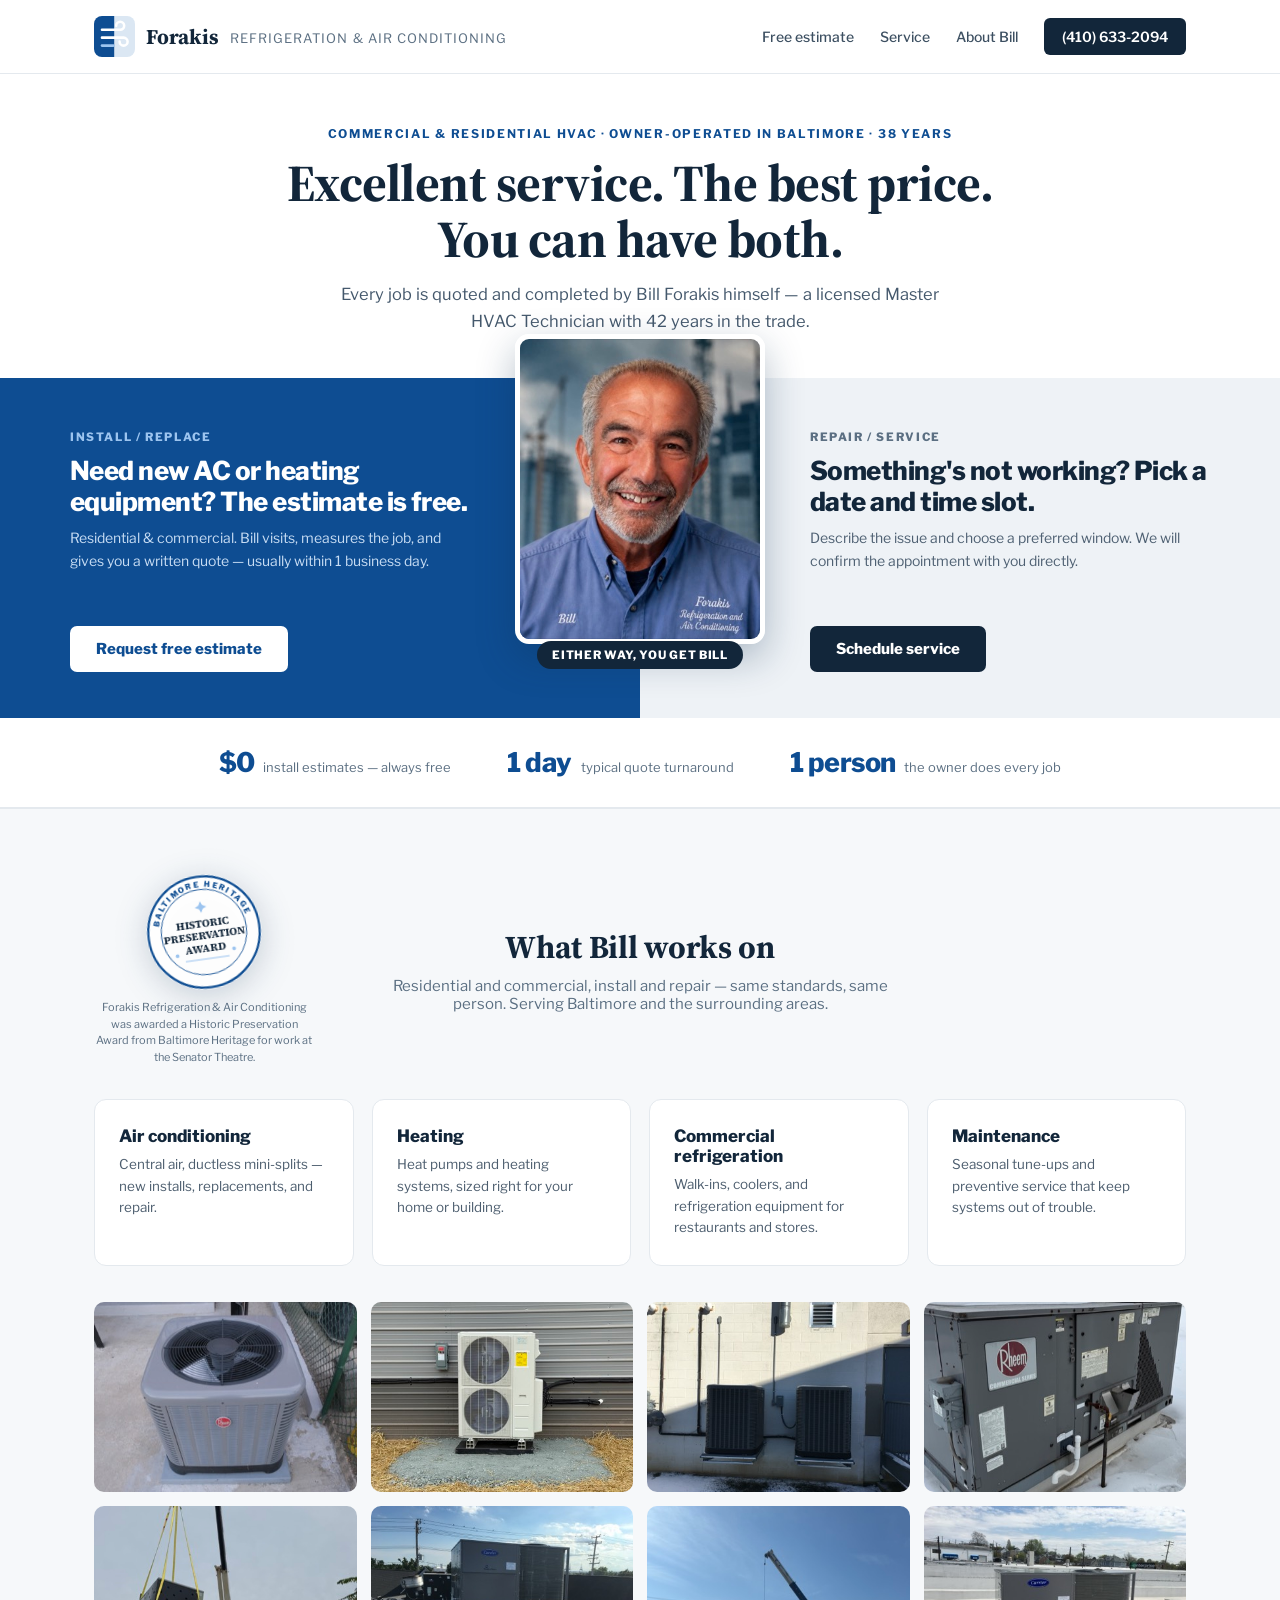
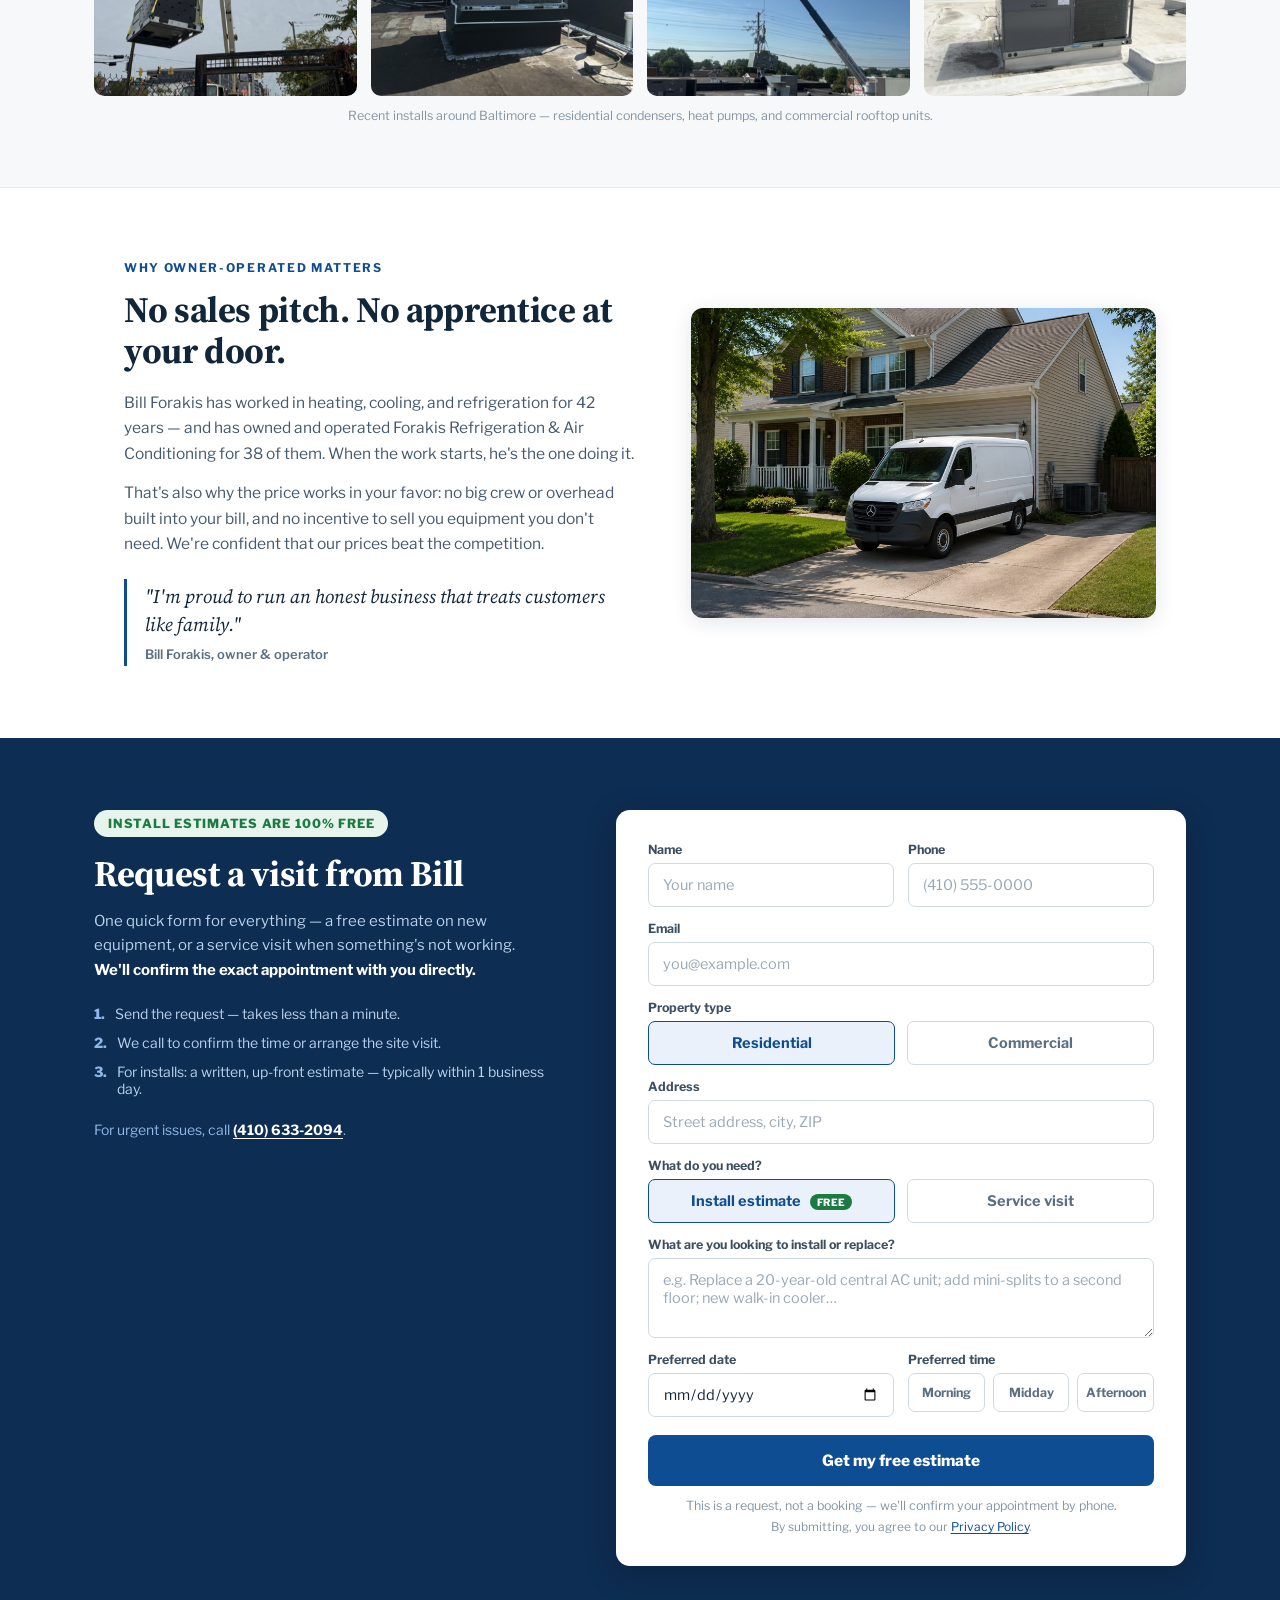
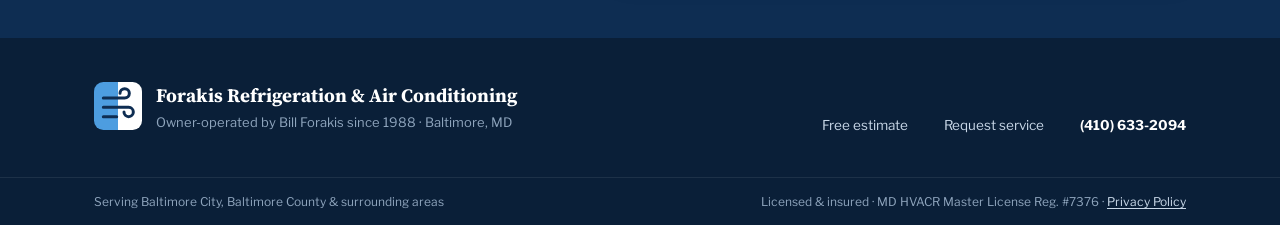
==== index.html @ ffbdb0a1 "Add Microsoft Advertising UET tag and expand privacy policy disclosures Adds the UET tag (187278685)" ====
<!DOCTYPE html>
<!-- Forakis Refrigeration & Air Conditioning -->
<html lang="en">
<head>
<meta charset="utf-8">
<meta name="viewport" content="width=device-width, initial-scale=1">

<!-- Google tag (gtag.js) — Google Ads AW-18494647049 -->
<script async src="https://www.googletagmanager.com/gtag/js?id=AW-18494647049"></script>
<script>
  window.dataLayer = window.dataLayer || [];
  function gtag(){dataLayer.push(arguments);}
  gtag('js', new Date());
  gtag('config', 'AW-18494647049');
</script>

<!-- Microsoft Advertising UET tag 187278685 -->
<script>
(function(w, d, t, u, o) {
  w[u] = w[u] || [], o.ts = (new Date).getTime();
  var n = d.createElement(t);
  n.src = "https://bat.bing.net/bat.js?ti=" + o.ti + ("uetq" != u ? "&q=" + u : ""),
  n.async = 1, n.onload = n.onreadystatechange = function() {
    var s = this.readyState;
    s && "loaded" !== s && "complete" !== s ||
    (o.q = w[u], w[u] = new UET(o), w[u].push("pageLoad"),
    n.onload = n.onreadystatechange = null)
  };
  var i = d.getElementsByTagName(t)[0];
  i.parentNode.insertBefore(n, i);
})(window, document, "script", "uetq", {
  ti: "187278685",
  enableAutoSpaTracking: true
});
</script>

<title>HVAC Installation &amp; Repair in Baltimore, MD | Forakis Refrigeration &amp; Air Conditioning</title>
<meta name="description" content="Owner-operated HVAC install &amp; service in Baltimore. Free install estimates — quoted by Bill Forakis himself, a Master HVAC Technician with 42 years in the trade. Call (410) 633-2094.">

<link rel="icon" type="image/svg+xml" href="favicon.svg">
<link rel="apple-touch-icon" href="apple-touch-icon.png">
<link rel="canonical" href="https://forakisrefrigeration.com/">

<!-- Open Graph -->
<meta property="og:type" content="website">
<meta property="og:url" content="https://forakisrefrigeration.com/">
<meta property="og:title" content="Excellent service. The best price. You can have both.">
<meta property="og:description" content="Owner-operated HVAC install &amp; service in Baltimore. Free install estimates, typically quoted within 1 business day.">
<meta property="og:image" content="https://forakisrefrigeration.com/images/og-image.jpg">
<meta property="og:site_name" content="Forakis Refrigeration &amp; Air Conditioning">

<link rel="preconnect" href="https://fonts.googleapis.com">
<link rel="preconnect" href="https://fonts.gstatic.com" crossorigin>
<link href="https://fonts.googleapis.com/css2?family=Source+Serif+4:ital,opsz,wght@0,8..60,400;0,8..60,600;0,8..60,700;1,8..60,400&family=Libre+Franklin:wght@400;500;600;700;800&display=swap" rel="stylesheet">

<link rel="stylesheet" href="styles.css?v=5">

<script type="application/ld+json">
{
  "@context": "https://schema.org",
  "@type": "HVACBusiness",
  "name": "Forakis Refrigeration & Air Conditioning",
  "description": "Owner-operated HVAC installation, repair, and commercial refrigeration service in Baltimore, MD. Free install estimates.",
  "telephone": "+14106332094",
  "url": "https://forakisrefrigeration.com/",
  "image": "https://forakisrefrigeration.com/images/og-image.jpg",
  "logo": "https://forakisrefrigeration.com/assets/forakis-mark.svg",
  "address": {
    "@type": "PostalAddress",
    "addressLocality": "Baltimore",
    "addressRegion": "MD",
    "addressCountry": "US"
  },
  "areaServed": ["Baltimore City", "Baltimore County"],
  "founder": {
    "@type": "Person",
    "name": "Bill Forakis",
    "hasCredential": {
      "@type": "EducationalOccupationalCredential",
      "credentialCategory": "license",
      "name": "Maryland HVACR Contractor Master License",
      "identifier": "7376",
      "recognizedBy": {
        "@type": "GovernmentOrganization",
        "name": "Maryland Board of Heating, Ventilation, Air-Conditioning, and Refrigeration Contractors"
      }
    }
  },
  "foundingDate": "1988",
  "award": "Baltimore Heritage Historic Preservation Award — restoration & rehabilitation of the Senator Theatre",
  "priceRange": "$$"
}
</script>
</head>
<body id="top">

<!-- ============ NAV ============ -->
<header class="nav">
  <div class="nav__inner">
    <a href="#top" class="nav__brand" aria-label="Forakis Refrigeration &amp; Air Conditioning — home">
      <img src="assets/forakis-mark.svg" alt="" width="41" height="41" class="nav__mark">
      <span class="nav__lockup">
        <span class="nav__wordmark">Forakis</span>
        <span class="nav__subtitle">Refrigeration &amp; Air Conditioning</span>
      </span>
    </a>
    <nav class="nav__links" aria-label="Primary">
      <a href="#request" class="nav__link" data-request-type="Install">Free estimate</a>
      <a href="#request" class="nav__link" data-request-type="Service">Service</a>
      <a href="#about" class="nav__link">About Bill</a>
      <a href="tel:4106332094" class="nav__phone" data-track="phone"><span class="m-text">Call </span>(410)&nbsp;633-2094</a>
    </nav>
  </div>
</header>

<main>

<!-- ============ HERO ============ -->
<section class="hero" aria-labelledby="hero-title">
  <div class="hero__intro">
    <p class="eyebrow">
      <span class="d-text">Commercial &amp; Residential HVAC · Owner-operated in Baltimore · 38 years</span><span class="m-text">Commercial &amp; Residential HVAC · Baltimore</span>
    </p>
    <h1 id="hero-title" class="hero__title">Excellent service. The best price.<br class="d-br">
      <span class="m-sp"> </span>You can have both.</h1>
    <p class="hero__sub">Every job is quoted and completed by Bill Forakis himself — a licensed Master HVAC Technician with 42 years in the trade.</p>
  </div>

  <div class="hero__split">
    <div class="hero__spine">
      <img src="images/bill-forakis-500.jpg"
           srcset="images/bill-forakis-320.jpg 320w, images/bill-forakis-500.jpg 500w"
           sizes="(min-width: 900px) 250px, 200px"
           alt="Bill Forakis, owner" width="500" height="625"
           class="hero__portrait" fetchpriority="high">
      <div class="hero__badge">EITHER WAY, YOU GET BILL</div>
    </div>

    <div class="panel panel--install">
      <div class="panel__content">
        <p class="panel__eyebrow">Install / Replace</p>
        <h2 class="panel__title">Need new AC or heating equipment? The estimate is free.</h2>
        <p class="panel__body"><span class="d-text">Residential &amp; commercial. Bill visits, measures the job, and gives you a written quote — usually within 1 business day.</span><span class="m-text">Residential &amp; commercial. A written quote, usually within 1 business day.</span></p>
        <a href="#request" class="panel__cta panel__cta--light" data-request-type="Install">Request free estimate</a>
      </div>
    </div>
    <div class="panel panel--service">
      <div class="panel__content">
        <p class="panel__eyebrow">Repair / Service</p>
        <h2 class="panel__title">Something's not working? Pick a date and time slot.</h2>
        <p class="panel__body">Describe the issue and choose a preferred window. We will confirm the appointment with you directly.</p>
        <a href="#request" class="panel__cta panel__cta--dark" data-request-type="Service">Schedule service</a>
      </div>
    </div>
  </div>

  <div class="stats">
    <div class="stat"><span class="stat__num">$0</span><span class="stat__label"><span class="d-text">install estimates — always free</span><span class="m-text">install estimates</span></span></div>
    <div class="stat"><span class="stat__num">1 day</span><span class="stat__label"><span class="d-text">typical quote turnaround</span><span class="m-text">quote turnaround</span></span></div>
    <div class="stat"><span class="stat__num">1 person</span><span class="stat__label"><span class="d-text">the owner does every job</span><span class="m-text">the owner, every job</span></span></div>
  </div>
</section>

<!-- ============ SERVICES ============ -->
<section class="services" aria-labelledby="services-title">
  <div class="services__inner">
    <div class="services__header">
      <div class="services__header-spacer" aria-hidden="true"></div>
      <div class="services__heading">
        <h2 id="services-title" class="services__title">What Bill works on</h2>
        <p class="services__sub">Residential and commercial, install and repair — same standards, same person.<span class="d-text"> Serving Baltimore and the surrounding areas.</span></p>
      </div>
      <div class="award-block">
        <svg class="award-stamp" viewBox="0 0 160 160" role="img" aria-labelledby="award-stamp-title">
          <title id="award-stamp-title">Historic Preservation Award — Baltimore Heritage</title>
          <circle cx="80" cy="80" r="78" fill="rgba(255,255,255,.96)"/>
          <circle cx="80" cy="80" r="75.5" fill="none" stroke="#0e4d92" stroke-width="3"/>
          <circle cx="80" cy="80" r="58" fill="none" stroke="#0e4d92" stroke-width="1.2"/>
          <defs>
            <path id="award-arc-top" d="M 18.5,80 A 61.5,61.5 0 0 1 141.5,80"/>
          </defs>
          <text font-family="'Libre Franklin',sans-serif" font-size="10.5" font-weight="800" letter-spacing="2.2" fill="#0e4d92">
            <textPath href="#award-arc-top" startOffset="50%" text-anchor="middle">BALTIMORE HERITAGE</textPath>
          </text>
          <path d="M 80 96.5 m -30 0 h 60" stroke="#9cc4ef" stroke-width="1.4" transform="translate(0,20)"/>
          <path d="M 40 108 a 2.6 2.6 0 1 1 -0.01 0" fill="#9cc4ef" transform="translate(0,-3)"/>
          <path d="M 117.4 108 a 2.6 2.6 0 1 1 -0.01 0" fill="#9cc4ef" transform="translate(0,-3)"/>
          <path d="M 80 38 l 2.6 5.4 5.4 2.6 -5.4 2.6 -2.6 5.4 -2.6 -5.4 -5.4 -2.6 5.4 -2.6 Z" fill="#9cc4ef"/>
          <text x="80" y="73" text-anchor="middle" font-family="'Source Serif 4',serif" font-size="14.5" font-weight="700" fill="#12263a">HISTORIC</text>
          <text x="80" y="90" text-anchor="middle" font-family="'Source Serif 4',serif" font-size="14.5" font-weight="700" fill="#12263a">PRESERVATION</text>
          <text x="80" y="107" text-anchor="middle" font-family="'Source Serif 4',serif" font-size="14.5" font-weight="700" fill="#12263a">AWARD</text>
        </svg>
        <p class="award-block__caption">Forakis Refrigeration &amp; Air Conditioning was awarded a Historic Preservation Award from Baltimore Heritage for work at the Senator Theatre.</p>
      </div>
    </div>
    <div class="services__cards">
      <div class="card">
        <h3 class="card__title">Air conditioning</h3>
        <p class="card__body"><span class="d-text">Central air, ductless mini-splits — new installs, replacements, and repair.</span><span class="m-text">Central air &amp; mini-splits</span></p>
      </div>
      <div class="card">
        <h3 class="card__title">Heating</h3>
        <p class="card__body"><span class="d-text">Heat pumps and heating systems, sized right for your home or building.</span><span class="m-text">Heat pumps &amp; systems</span></p>
      </div>
      <div class="card">
        <h3 class="card__title"><span class="d-text">Commercial refrigeration</span><span class="m-text">Refrigeration</span></h3>
        <p class="card__body"><span class="d-text">Walk-ins, coolers, and refrigeration equipment for restaurants and stores.</span><span class="m-text">Walk-ins &amp; coolers</span></p>
      </div>
      <div class="card">
        <h3 class="card__title">Maintenance</h3>
        <p class="card__body"><span class="d-text">Seasonal tune-ups and preventive service that keep systems out of trouble.</span><span class="m-text">Seasonal tune-ups</span></p>
      </div>
    </div>
    <div class="photo-grid">
      <img loading="lazy" src="images/condenser-install-800.jpg" srcset="images/condenser-install-400.jpg 400w, images/condenser-install-800.jpg 800w" sizes="(min-width: 900px) 270px, 50vw" alt="Residential condenser install">
      <img loading="lazy" src="images/heat-pump-install-800.jpg" srcset="images/heat-pump-install-400.jpg 400w, images/heat-pump-install-800.jpg 800w" sizes="(min-width: 900px) 270px, 50vw" alt="High-efficiency heat pump install">
      <img loading="lazy" src="images/twin-condensers-800.jpg" srcset="images/twin-condensers-400.jpg 400w, images/twin-condensers-800.jpg 800w" sizes="(min-width: 900px) 270px, 50vw" alt="Twin condenser units on wall-mounted brackets">
      <img loading="lazy" src="images/rooftop-unit-800.jpg" srcset="images/rooftop-unit-400.jpg 400w, images/rooftop-unit-800.jpg 800w" sizes="(min-width: 900px) 270px, 50vw" alt="Commercial rooftop unit">
      <img loading="lazy" src="images/crane-lift-800.jpg" srcset="images/crane-lift-400.jpg 400w, images/crane-lift-800.jpg 800w" sizes="(min-width: 900px) 270px, 50vw" alt="Crane-lifting a rooftop unit into place">
      <img loading="lazy" class="d-cell" src="images/rooftop-install-800.jpg" srcset="images/rooftop-install-400.jpg 400w, images/rooftop-install-800.jpg 800w" sizes="(min-width: 900px) 270px, 50vw" alt="Commercial rooftop install">
      <img loading="lazy" class="d-cell" src="images/crane-roof-800.jpg" srcset="images/crane-roof-400.jpg 400w, images/crane-roof-800.jpg 800w" sizes="(min-width: 900px) 270px, 50vw" alt="Crane setting equipment on a commercial roof">
      <img loading="lazy" src="images/packaged-rtu-800.jpg" srcset="images/packaged-rtu-400.jpg 400w, images/packaged-rtu-800.jpg 800w" sizes="(min-width: 900px) 270px, 50vw" alt="Packaged rooftop unit install">
    </div>
    <p class="photo-caption">Recent installs around Baltimore<span class="d-text"> — residential condensers, heat pumps, and commercial rooftop units.</span></p>
  </div>
</section>

<!-- ============ ABOUT BILL ============ -->
<section class="about" id="about" aria-labelledby="about-title">
  <div class="about__text">
    <p class="eyebrow">Why owner-operated matters</p>
    <h2 id="about-title" class="about__title">No sales pitch. No apprentice at your door.</h2>
    <p class="about__body">Bill Forakis has worked in heating, cooling, and refrigeration for 42 years — and has owned and operated Forakis Refrigeration &amp; Air Conditioning for 38 of them. When the work starts, he's the one doing it.</p>
    <p class="about__body">That's also why the price works in your favor: no big crew or overhead built into your bill, and no incentive to sell you equipment you don't need. We're confident that our prices beat the competition.</p>
    <blockquote class="pullquote">
      <p class="pullquote__text">"I'm proud to run an honest business that treats customers like family."</p>
      <footer class="pullquote__attr">Bill Forakis, owner &amp; operator</footer>
    </blockquote>
  </div>
  <div class="about__media">
    <img class="about__photo" loading="lazy"
         src="images/service-van-900.jpg"
         srcset="images/service-van-450.jpg 450w, images/service-van-900.jpg 900w"
         sizes="(min-width: 900px) 460px, 100vw"
         width="900" height="600"
         alt="Service van in the driveway of a Baltimore-area home">
  </div>
</section>

<!-- ============ COMBINED REQUEST FORM ============ -->
<section class="request" id="request" aria-labelledby="request-title">
  <div class="request__inner">
    <div class="request__copy">
      <p class="pill pill--free">INSTALL ESTIMATES ARE 100% FREE</p>
      <h2 id="request-title" class="request__title">Request a visit from Bill</h2>
      <p class="request__sub"><span class="d-text">One quick form for everything — a free estimate on new equipment, or a service visit when something's not working. </span><span class="m-text">One quick form — a free install estimate or a service visit. </span><strong>We'll confirm the exact appointment with you directly.</strong></p>
      <ol class="steps d-block">
        <li class="steps__item"><span class="steps__num">1.</span><span>Send the request — takes less than a minute.</span></li>
        <li class="steps__item"><span class="steps__num">2.</span><span>We call to confirm the time or arrange the site visit.</span></li>
        <li class="steps__item"><span class="steps__num">3.</span><span>For installs: a written, up-front estimate — typically within 1 business day.</span></li>
      </ol>
      <p class="request__urgent d-block">For urgent issues, call <a href="tel:4106332094" data-track="phone">(410)&nbsp;633-2094</a>.</p>
    </div>

    <div class="request__cardwrap">
      <form class="form-card" id="request-form" novalidate>
        <div class="row-2">
          <div class="field">
            <label class="field__label m-hide-label" for="f-name">Name</label>
            <input class="field__input" id="f-name" name="name" placeholder="Your name" autocomplete="name" required>
            <p class="field__error" id="err-name" hidden>Please enter your name.</p>
          </div>
          <div class="field">
            <label class="field__label m-hide-label" for="f-phone">Phone</label>
            <input class="field__input" id="f-phone" name="phone" placeholder="(410) 555-0000" type="tel" autocomplete="tel" required>
            <p class="field__error" id="err-phone" hidden>Please enter a valid phone number.</p>
          </div>
        </div>
        <div class="field">
          <label class="field__label m-hide-label" for="f-email">Email</label>
          <input class="field__input" id="f-email" name="email" placeholder="you@example.com" type="email" autocomplete="email">
          <p class="field__error" id="err-email" hidden>That email doesn't look right — please check it.</p>
        </div>

        <!-- honeypot — leave empty -->
        <div class="hp" aria-hidden="true"><label>Website<input name="website" tabindex="-1" autocomplete="off"></label></div>

        <fieldset class="field">
          <legend class="field__label">Property type</legend>
          <div class="toggle-grid toggle-grid--2">
            <label class="toggle is-selected"><input type="radio" name="propertyType" value="Residential" checked><span>Residential</span></label>
            <label class="toggle"><input type="radio" name="propertyType" value="Commercial"><span>Commercial</span></label>
          </div>
        </fieldset>

        <div class="field">
          <label class="field__label m-hide-label" for="f-address">Address</label>
          <input class="field__input" id="f-address" name="address" placeholder="Street address, city, ZIP" autocomplete="street-address">
        </div>

        <fieldset class="field">
          <legend class="field__label">What do you need?</legend>
          <div class="toggle-grid toggle-grid--2">
            <label class="toggle is-selected"><input type="radio" name="requestType" value="Install" checked><span>Install estimate <span class="free-tag">FREE</span></span></label>
            <label class="toggle"><input type="radio" name="requestType" value="Service"><span>Service visit</span></label>
          </div>
        </fieldset>

        <div class="field">
          <label class="field__label" for="f-details" id="details-label">What are you looking to install or replace?</label>
          <textarea class="field__input" id="f-details" name="details" rows="3" required
            placeholder="e.g. Replace a 20-year-old central AC unit; add mini-splits to a second floor; new walk-in cooler…"></textarea>
          <p class="field__error" id="err-details" hidden>Please add a few words so Bill knows what you need.</p>
        </div>

        <div class="row-2 row-2--schedule">
          <div class="field">
            <label class="field__label" for="f-date">Preferred date</label>
            <input class="field__input field__input--date" id="f-date" name="date" type="date">
          </div>
          <fieldset class="field">
            <legend class="field__label">Preferred time</legend>
            <div class="toggle-grid toggle-grid--3">
              <label class="toggle toggle--slot"><input type="radio" name="slot" value="Morning"><span>Morning</span></label>
              <label class="toggle toggle--slot"><input type="radio" name="slot" value="Midday"><span>Midday</span></label>
              <label class="toggle toggle--slot"><input type="radio" name="slot" value="Afternoon"><span>Afternoon</span></label>
            </div>
          </fieldset>
        </div>

        <p class="form-error" id="form-error" hidden>Something went wrong sending your request. Please try again, or call <a href="tel:4106332094" data-track="phone">(410)&nbsp;633-2094</a>.</p>

        <button type="submit" class="form-submit" id="submit-btn">Get my free estimate</button>
        <p class="form-footnote">This is a request, not a booking — we'll confirm your appointment by phone.</p>
        <p class="form-consent">By submitting, you agree to our <a href="privacy.html">Privacy Policy</a>.</p>
      </form>

      <div class="confirm-card" id="confirm-card" hidden tabindex="-1">
        <div class="confirm-card__check" aria-hidden="true">✓</div>
        <h3 class="confirm-card__title" id="confirm-title">Estimate request received</h3>
        <p class="confirm-card__body">Thanks<span id="confirm-name"></span>. We'll call you to confirm<span id="confirm-slot"></span>. If it's urgent, call <a href="tel:4106332094" data-track="phone">(410)&nbsp;633-2094</a>.</p>
      </div>
    </div>
  </div>
</section>

</main>

<!-- ============ FOOTER ============ -->
<footer class="footer">
  <div class="footer__main">
    <div class="footer__brand">
      <img src="assets/forakis-mark-dark.svg" alt="" width="48" height="48" class="footer__mark">
      <div>
        <p class="footer__name">Forakis Refrigeration &amp; Air Conditioning</p>
        <p class="footer__tag">Owner-operated by Bill Forakis since 1988 · Baltimore, MD</p>
      </div>
    </div>
    <div class="footer__links">
      <a href="#request" class="footer__link d-inline" data-request-type="Install">Free estimate</a>
      <a href="#request" class="footer__link d-inline" data-request-type="Service">Request service</a>
      <a href="tel:4106332094" class="footer__phone" data-track="phone">(410)&nbsp;633-2094</a>
    </div>
  </div>
  <div class="footer__legal">
    <div class="footer__legal-inner">
      <span>Serving Baltimore City, Baltimore County &amp; surrounding areas</span>
      <span>Licensed &amp; insured · MD HVACR Master License Reg.&nbsp;#7376 · <a href="privacy.html" class="footer__legal-link">Privacy Policy</a></span>
    </div>
  </div>
</footer>

<script src="main.js?v=3"></script>
</body>
</html>
---- styles.css ----
/* ============================================================
   Forakis Refrigeration & Air Conditioning — production styles
   Recreates the approved desktop (≥900px) and mobile designs.
   ============================================================ */

:root{
  --ink:#12263a;
  --blue:#0e4d92;
  --blue-hover:#0a3a70;
  --navy-form:#0e2d52;
  --navy-footer:#0a1f38;
  --panel-light:#eef2f6;
  --band:#f6f8fa;
  --muted:#44586c;
  --muted-2:#5b6f82;
  --muted-3:#4c5d6e;
  --muted-4:#4e6072;
  --label:#3c4f61;
  --hairline:#e4e9ee;
  --input-border:#cfd9e2;
  --caption:#8595a4;
  --placeholder:#9aa8b5;
  --green:#1c7a43;
  --green-bg:#e7f4ec;
  --error:#b42318;
  --serif:'Source Serif 4', Georgia, serif;
  --sans:'Libre Franklin', -apple-system, 'Segoe UI', sans-serif;
}

*,*::before,*::after{box-sizing:border-box}
html{scroll-behavior:smooth}
@media (prefers-reduced-motion: reduce){
  html{scroll-behavior:auto}
  *,*::before,*::after{transition:none !important}
}
body{margin:0;background:#fff;font-family:var(--sans);color:var(--ink);-webkit-font-smoothing:antialiased}
a{color:var(--blue);text-decoration:none}
a:hover{color:var(--blue-hover)}
img{max-width:100%}
h1,h2,h3,p,fieldset,legend,blockquote,ol{margin:0;padding:0}
fieldset{border:0;min-width:0}
input,select,textarea,button{font-family:var(--sans)}
input::placeholder,textarea::placeholder{color:var(--placeholder)}
a:focus-visible,button:focus-visible{outline:2px solid var(--blue);outline-offset:2px}

/* responsive text/element swaps: desktop-only vs mobile-only */
.m-text,.m-sp{display:none}
.sr-only{position:absolute;width:1px;height:1px;padding:0;margin:-1px;overflow:hidden;clip:rect(0 0 0 0);white-space:nowrap;border:0}

.eyebrow{font-size:12px;font-weight:700;letter-spacing:.14em;text-transform:uppercase;color:var(--blue);margin-bottom:14px}

/* ============ NAV ============ */
.nav{position:sticky;top:0;z-index:20;background:rgba(255,255,255,.96);-webkit-backdrop-filter:blur(8px);backdrop-filter:blur(8px);border-bottom:1px solid var(--hairline)}
.nav__inner{max-width:1140px;margin:0 auto;display:flex;align-items:center;justify-content:space-between;padding:16px 24px}
.nav__brand{display:flex;align-items:center;gap:11px;color:var(--ink)}
.nav__brand:hover{color:var(--ink)}
.nav__mark{width:41px;height:41px;display:block}
.nav__lockup{display:flex;align-items:center;gap:11px}
.nav__wordmark{font-family:var(--serif);font-weight:700;font-size:21px;line-height:1}
.nav__subtitle{font-size:13px;color:var(--muted-2);letter-spacing:.08em;text-transform:uppercase;margin-top:3px}
.nav__links{display:flex;align-items:center;gap:26px;font-size:14px;font-weight:500}
.nav__link{color:var(--label)}
.nav__link:hover{color:var(--ink)}
.nav__phone{background:var(--ink);color:#fff;padding:10px 18px;border-radius:6px;font-weight:600}
.nav__phone:hover{color:#fff;background:#0d1c2b}

/* ============ HERO ============ */
.hero__intro{text-align:center;padding:52px 24px 8px}

/* ============ AWARD (services header, right of title) ============ */
.award-block{justify-self:end;max-width:220px;text-align:center}
.award-stamp{display:block;width:118px;height:118px;margin:0 auto;transform:rotate(-8deg);filter:drop-shadow(0 6px 16px rgba(14,45,80,.22))}
.award-block__caption{margin-top:8px;font-size:11px;line-height:1.5;color:var(--muted-2)}
.hero__title{font-family:var(--serif);font-size:52px;line-height:1.08;font-weight:700;letter-spacing:-.01em;margin-bottom:14px}
.hero__sub{margin:0 auto;font-size:16.5px;line-height:1.6;color:var(--muted);max-width:56ch}

.hero__split{position:relative;display:grid;grid-template-columns:1fr 1fr;margin-top:36px}
.panel{display:flex;flex-direction:column;min-height:340px}
.panel--install{background:var(--blue);color:#fff;padding:52px 170px 46px 0;align-items:flex-end}
.panel--service{background:var(--panel-light);color:var(--ink);padding:52px 0 46px 170px}
.panel__content{width:100%;max-width:424px;display:flex;flex-direction:column;flex:1}
.panel--install .panel__content{padding-left:24px}
.panel--service .panel__content{padding-right:24px}
.panel__eyebrow{font-size:11.5px;font-weight:800;letter-spacing:.14em;text-transform:uppercase;margin-bottom:12px}
.panel--install .panel__eyebrow{color:#9cc4ef}
.panel--service .panel__eyebrow{color:var(--muted-2)}
.panel__title{font-family:var(--sans);font-size:26px;font-weight:800;letter-spacing:-.02em;line-height:1.18;margin-bottom:10px}
.panel__body{margin-bottom:26px;font-size:14px;line-height:1.6}
.panel--install .panel__body{color:#c8ddf4}
.panel--service .panel__body{color:var(--muted-4)}
.panel__cta{margin-top:auto;align-self:flex-start;padding:14px 26px;border-radius:7px;font-weight:800;font-size:15px;cursor:pointer}
.panel__cta--light{background:#fff;color:var(--blue)}
.panel__cta--light:hover{background:#eaf1fb;color:var(--blue)}
.panel__cta--dark{background:var(--ink);color:#fff}
.panel__cta--dark:hover{background:#0d1c2b;color:#fff}

.hero__spine{position:absolute;left:50%;top:0;transform:translate(-50%,-44px);text-align:center;z-index:2;width:250px}
.hero__portrait{width:100%;height:auto;display:block;border-radius:14px;border:5px solid #fff;box-shadow:0 14px 38px rgba(14,45,80,.3)}
.hero__badge{margin-top:-14px;position:relative;display:inline-block;background:var(--ink);color:#fff;font-size:11.5px;font-weight:800;letter-spacing:.06em;padding:7px 15px;border-radius:99px;white-space:nowrap}

.stats{display:flex;justify-content:center;gap:56px;padding:28px 24px;border-bottom:1px solid var(--hairline);flex-wrap:wrap}
.stat{display:flex;align-items:baseline;gap:9px}
.stat__num{font-size:27px;font-weight:800;color:var(--blue);letter-spacing:-.02em}
.stat__label{font-size:13px;color:var(--muted-2)}

/* ============ SERVICES ============ */
.services{background:var(--band);border-top:1px solid var(--hairline);border-bottom:1px solid var(--hairline)}
.services__inner{max-width:1140px;margin:0 auto;padding:64px 24px}
.services__header{display:grid;grid-template-columns:1fr auto 1fr;gap:18px;align-items:center;margin-bottom:34px}
.services__header .award-block{grid-column:1;grid-row:1;justify-self:start}
.services__header .services__heading{grid-column:2;grid-row:1}
.services__header .services__header-spacer{grid-column:3;grid-row:1}
.services__title{font-family:var(--serif);font-size:32px;font-weight:700;letter-spacing:-.01em;text-align:center;margin-bottom:8px}
.services__sub{margin:0 auto;font-size:15px;color:var(--muted-2);text-align:center;max-width:52ch}
.services__cards{display:grid;grid-template-columns:repeat(4,1fr);gap:18px}
.card{background:#fff;border:1px solid var(--hairline);border-radius:12px;padding:26px 24px}
.card__title{font-family:var(--sans);font-size:17px;font-weight:800;margin-bottom:8px}
.card__body{font-size:13.5px;line-height:1.6;color:var(--muted-3)}
.photo-grid{display:grid;grid-template-columns:repeat(4,1fr);gap:14px;margin-top:36px}
.photo-grid img{width:100%;height:190px;object-fit:cover;border-radius:10px;display:block}
.photo-caption{margin-top:12px;font-size:12.5px;color:var(--caption);text-align:center}

/* ============ ABOUT ============ */
.about{max-width:1080px;margin:0 auto;padding:72px 24px;scroll-margin-top:80px;display:grid;grid-template-columns:1.1fr 1fr;gap:56px;align-items:center}
.about__photo{width:100%;height:auto;border-radius:12px;box-shadow:0 4px 20px rgba(14,45,80,.12);display:block}
.about__media{position:relative}
.about__title{font-family:var(--serif);font-size:36px;line-height:1.15;font-weight:700;letter-spacing:-.01em;margin-bottom:18px}
.about__body{margin-bottom:14px;font-size:15.5px;line-height:1.65;color:var(--muted)}
.pullquote{border-left:3px solid var(--blue);padding:4px 0 4px 18px;margin-top:22px}
.pullquote__text{font-family:var(--serif);font-style:italic;font-size:19px;line-height:1.45;color:var(--ink)}
.pullquote__attr{margin-top:8px;font-size:13px;font-weight:600;color:var(--muted-2)}

/* ============ REQUEST FORM ============ */
.request{background:var(--navy-form);scroll-margin-top:80px}
.request__inner{max-width:1140px;margin:0 auto;padding:72px 24px;display:grid;grid-template-columns:.9fr 1.1fr;gap:56px;align-items:start}
.request__copy{position:sticky;top:100px}
.pill--free{display:inline-block;background:var(--green-bg);color:var(--green);font-size:12.5px;font-weight:800;letter-spacing:.06em;padding:6px 14px;border-radius:99px;margin-bottom:16px}
.request__title{font-family:var(--serif);font-size:36px;line-height:1.15;font-weight:700;letter-spacing:-.01em;color:#fff;margin-bottom:14px}
.request__sub{margin-bottom:22px;font-size:15px;line-height:1.65;color:#b9d1ec;max-width:44ch}
.request__sub strong{color:#fff}
.steps{list-style:none;display:flex;flex-direction:column;gap:12px;font-size:14px;color:#b9d1ec}
.steps__item{display:flex;gap:10px;align-items:baseline}
.steps__num{color:#8fb8e8;font-weight:800}
.request__urgent{margin-top:22px;font-size:14px;line-height:1.6;color:#8fb8e8}
.request__urgent a{color:#fff;font-weight:700;text-decoration:underline;text-underline-offset:3px}

.form-card{background:#fff;border-radius:14px;padding:32px;box-shadow:0 8px 30px rgba(4,16,32,.3);display:flex;flex-direction:column;gap:14px}
.row-2{display:grid;grid-template-columns:1fr 1fr;gap:14px}
.row-2--schedule{margin-bottom:4px}
.field{display:flex;flex-direction:column;gap:6px}
.field__label{font-size:12.5px;font-weight:700;color:var(--label)}
legend.field__label{display:block;width:100%;margin-bottom:6px}
fieldset.field{display:block}
.field__input{border:1.5px solid var(--input-border);border-radius:7px;padding:12px 14px;font-size:14.5px;outline:none;width:100%;background:#fff;color:var(--ink)}
textarea.field__input{resize:vertical;min-height:calc(3lh + 24px)}
.field__input--date{padding:11px 14px}
.field__input:focus{border-color:var(--blue)}
.field__input.is-invalid{border-color:var(--error)}
.field__error{font-size:12.5px;color:var(--error)}

.hp{position:absolute;left:-9999px;top:auto;width:1px;height:1px;overflow:hidden}

.toggle-grid{display:grid;gap:12px}
.toggle-grid--2{grid-template-columns:1fr 1fr}
.toggle-grid--3{grid-template-columns:1fr 1fr 1fr;gap:8px}
.toggle{display:block;border-radius:7px;padding:12px 14px;font-size:14.5px;text-align:center;font-weight:700;cursor:pointer;border:1.5px solid var(--input-border);background:#fff;color:var(--muted-2);user-select:none}
.toggle input{position:absolute;opacity:0;pointer-events:none}
.toggle.is-selected{border-color:var(--blue);background:#eaf1fb;color:var(--blue)}
.toggle:has(input:focus-visible){outline:2px solid var(--blue);outline-offset:2px}
.toggle--slot{padding:11px 6px;font-size:12.5px}
.free-tag{display:inline-block;margin-left:6px;font-size:10px;font-weight:800;letter-spacing:.04em;padding:2px 7px;border-radius:99px;background:var(--green-bg);color:var(--green)}
.toggle.is-selected .free-tag{background:var(--green);color:#fff}

.form-error{background:#fdf2f1;border:1px solid #f0c6c1;color:#8a2016;border-radius:8px;padding:12px 14px;font-size:13px;line-height:1.5}
.form-error a{color:#8a2016;font-weight:700;text-decoration:underline}

.form-submit{background:var(--blue);color:#fff;border:0;border-radius:8px;padding:16px;font-weight:800;font-size:15.5px;text-align:center;cursor:pointer}
.form-submit:hover{background:var(--blue-hover)}
.form-submit:disabled{opacity:.7;cursor:default}
.form-footnote{margin-top:-2px;font-size:12.5px;color:var(--caption);text-align:center}

.confirm-card{background:#fff;border-radius:14px;padding:44px 36px;text-align:center}
.confirm-card__check{font-size:38px;margin-bottom:10px;color:var(--green);font-weight:800}
.confirm-card__title{font-family:var(--serif);font-size:24px;font-weight:700;margin-bottom:10px}
.confirm-card__body{margin:0 auto;font-size:14.5px;line-height:1.6;color:var(--muted);max-width:42ch}
.confirm-card__body a{font-weight:700}

/* ============ FOOTER ============ */
.footer{background:var(--navy-footer);color:#8fa5bd}
.footer__main{max-width:1140px;margin:0 auto;padding:44px 24px;display:flex;justify-content:space-between;gap:40px;flex-wrap:wrap;align-items:baseline}
.footer__brand{display:flex;align-items:center;gap:14px}
.footer__mark{width:48px;height:48px;display:block}
.footer__name{font-family:var(--serif);font-weight:700;font-size:19px;color:#fff}
.footer__tag{font-size:13px;margin-top:6px}
.footer__links{display:flex;gap:36px;font-size:13.5px;align-items:baseline}
.footer__link{color:#c9d8e8}
.footer__link:hover{color:#fff}
.footer__phone{color:#fff;font-weight:700}
.footer__phone:hover{color:#fff}
.footer__legal{border-top:1px solid rgba(255,255,255,.08)}
.footer__legal-inner{max-width:1140px;margin:0 auto;padding:16px 24px;font-size:12px;display:flex;justify-content:space-between;flex-wrap:wrap;gap:10px}
.footer__legal-link{color:#c9d8e8;text-decoration:underline;text-underline-offset:2px}
.footer__legal-link:hover{color:#fff}

.form-consent{margin-top:-8px;font-size:12px;color:var(--caption);text-align:center}
.form-consent a{text-decoration:underline;text-underline-offset:2px}

/* ============ LEGAL PAGE ============ */
.legal{max-width:760px;margin:0 auto;padding:64px 24px 80px}
.legal__title{font-family:var(--serif);font-size:40px;line-height:1.1;font-weight:700;letter-spacing:-.01em;margin-bottom:16px}
.legal__lede{font-size:16.5px;line-height:1.65;color:var(--muted);margin-bottom:12px}
.legal h2{font-family:var(--serif);font-size:22px;font-weight:700;margin:36px 0 10px}
.legal p,.legal li{font-size:15.5px;line-height:1.65;color:var(--muted)}
.legal p + p,.legal ul + p{margin-top:12px}
.legal ul{margin:10px 0 0;padding-left:22px;display:flex;flex-direction:column;gap:6px}
.legal a{text-decoration:underline;text-underline-offset:2px}
.legal strong{color:var(--ink)}
.legal__back{margin-top:44px}

/* ============================================================
   MOBILE  (matches the approved ~400px design; fluid below 900)
   ============================================================ */
@media (max-width: 899px){
  .d-text,.d-br,.d-block,.d-cell,.d-inline{display:none}
  .m-text{display:inline}
  .m-sp{display:inline}

  /* nav */
  .nav__inner{padding:14px 20px}
  .nav__brand{gap:9px}
  .nav__mark{width:34px;height:34px}
  .nav__lockup{flex-direction:column;align-items:flex-start;gap:0}
  .nav__wordmark{font-size:19px;line-height:1.1}
  .nav__subtitle{font-size:9.5px;margin-top:0}
  .nav__link{display:none}
  .nav__links{gap:0;flex-shrink:0}
  .nav__phone{border-radius:99px;font-weight:700;font-size:13px;padding:10px 14px;white-space:nowrap}
  .nav__subtitle{line-height:1.35;max-width:150px}

  /* hero */
  .hero__intro{padding:30px 22px 0}
  .eyebrow{font-size:10.5px;margin-bottom:10px}
  .hero__title{font-size:31px;line-height:1.12;margin-bottom:12px}
  .hero__sub{font-size:14px;max-width:36ch;margin-bottom:22px}

  .hero__split{display:block;margin-top:0}
  .hero__spine{position:relative;left:auto;top:auto;transform:none;width:200px;margin:0 auto}
  .hero__portrait{border-width:4px;box-shadow:0 12px 30px rgba(14,45,80,.28)}
  .hero__badge{margin-top:-13px;font-size:10px;padding:6px 13px}

  .panel{min-height:0;display:block}
  .panel--install{margin-top:-46px;padding:72px 22px 30px;align-items:stretch}
  .panel--service{padding:26px 22px 30px}
  .panel__content{max-width:none;display:block}
  .panel--install .panel__content{padding-left:0}
  .panel--service .panel__content{padding-right:0}
  .panel__eyebrow{font-size:10.5px;margin-bottom:10px}
  .panel__title{font-size:20px;line-height:1.2;margin-bottom:8px}
  .panel__body{font-size:13px;margin-bottom:18px}
  .panel__cta{display:block;text-align:center;padding:14px;border-radius:8px;font-size:14.5px}

  /* stats */
  .stats{justify-content:space-between;gap:10px;padding:20px 26px}
  .stat{flex-direction:column;align-items:center;gap:0;text-align:center}
  .stat__num{font-size:22px}
  .stat__label{font-size:10.5px}

  /* services */
  .services__inner{padding:32px 22px}
  .services__title{font-size:22px;margin-bottom:6px}
  .services__sub{font-size:12.5px;line-height:1.6;margin-bottom:16px;max-width:36ch}
  .services__cards{grid-template-columns:1fr 1fr;gap:10px}
  .card{border-radius:10px;padding:16px}
  .card__title{font-size:13.5px;margin-bottom:4px}
  .card__body{font-size:11.5px;line-height:1.5}
  .photo-grid{grid-template-columns:1fr 1fr;gap:10px;margin-top:18px}
  .photo-grid img{height:120px;border-radius:8px}
  .photo-caption{margin-top:10px;font-size:11px}

  /* award: stack under the section heading on small screens */
  .services__header{display:block;margin-bottom:16px}
  .award-block{margin:20px auto 0;max-width:280px}
  .award-stamp{width:104px;height:104px}
  .award-block__caption{font-size:11px}

  /* about */
  .about{padding:36px 22px;display:block}
  .about__media{margin-top:26px}
  .about__photo{border-radius:10px}
  .about__title{font-size:24px;line-height:1.2;margin-bottom:12px}
  .about__body{font-size:13.5px;margin-bottom:12px}
  .pullquote{padding:2px 0 2px 14px;margin-top:16px}
  .pullquote__text{font-size:15.5px;line-height:1.5}
  .pullquote__attr{margin-top:6px;font-size:11.5px}

  /* request */
  .request__inner{display:block;padding:32px 22px}
  .request__copy{position:static}
  .pill--free{font-size:11px;padding:5px 12px;margin-bottom:12px}
  .request__title{font-size:24px;line-height:1.2;margin-bottom:8px}
  .request__sub{font-size:13px;line-height:1.6;margin-bottom:20px;max-width:none}

  .form-card{border-radius:12px;padding:20px;gap:12px}
  .row-2{grid-template-columns:1fr;gap:12px}
  .row-2--schedule{margin-bottom:0}
  .m-hide-label{position:absolute;width:1px;height:1px;padding:0;margin:-1px;overflow:hidden;clip:rect(0 0 0 0);white-space:nowrap;border:0}
  .field__label{font-size:11.5px}
  .field__input{font-size:14px}
  .toggle-grid--2{gap:10px}
  .toggle{padding:12px 10px;font-size:13px;display:flex;align-items:center;justify-content:center}
  .toggle--slot{padding:10px 4px;font-size:11.5px}
  .free-tag{margin-left:5px;font-size:9px;padding:2px 6px}
  .form-submit{padding:15px;font-size:14.5px}
  .form-footnote{font-size:11px}

  .confirm-card{border-radius:12px;padding:32px 24px}
  .confirm-card__check{font-size:30px;margin-bottom:8px}
  .confirm-card__title{font-size:19px;margin-bottom:8px}
  .confirm-card__body{font-size:13px}

  /* footer */
  .footer__main{flex-direction:column;align-items:center;text-align:center;gap:0;padding:28px 22px 8px}
  .footer__brand{flex-direction:column;gap:10px}
  .footer__mark{width:40px;height:40px}
  .footer__name{font-size:16px}
  .footer__tag{font-size:12px}
  .footer__links{margin-top:14px;gap:0}
  .footer__phone{font-size:14px}
  .footer__legal{border-top:0}
  .form-consent{font-size:11px;margin-top:-6px}
  .legal{padding:36px 22px 56px}
  .legal__title{font-size:28px}
  .legal__lede{font-size:14.5px}
  .legal h2{font-size:19px;margin-top:28px}
  .legal p,.legal li{font-size:14px}
  .footer__legal-inner{flex-direction:column;align-items:center;text-align:center;gap:2px;font-size:11px;padding:14px 22px 60px}
}
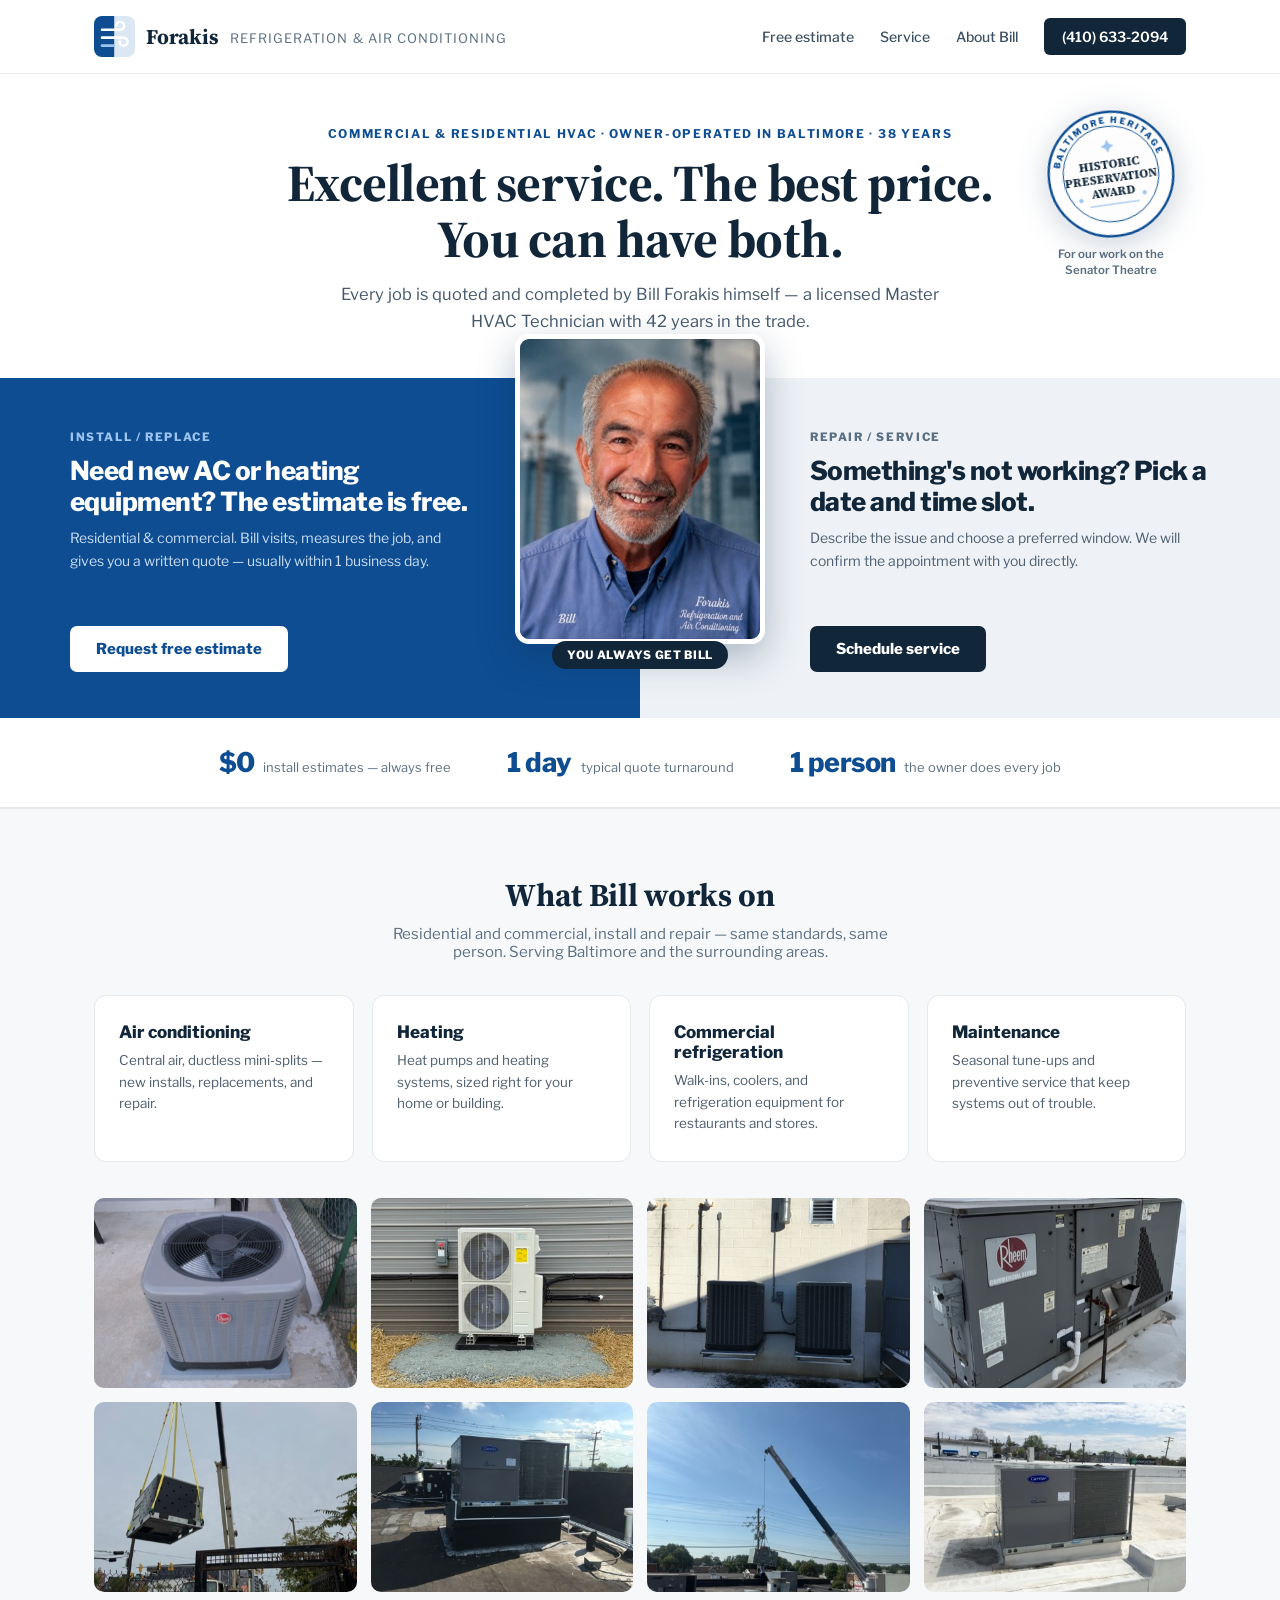
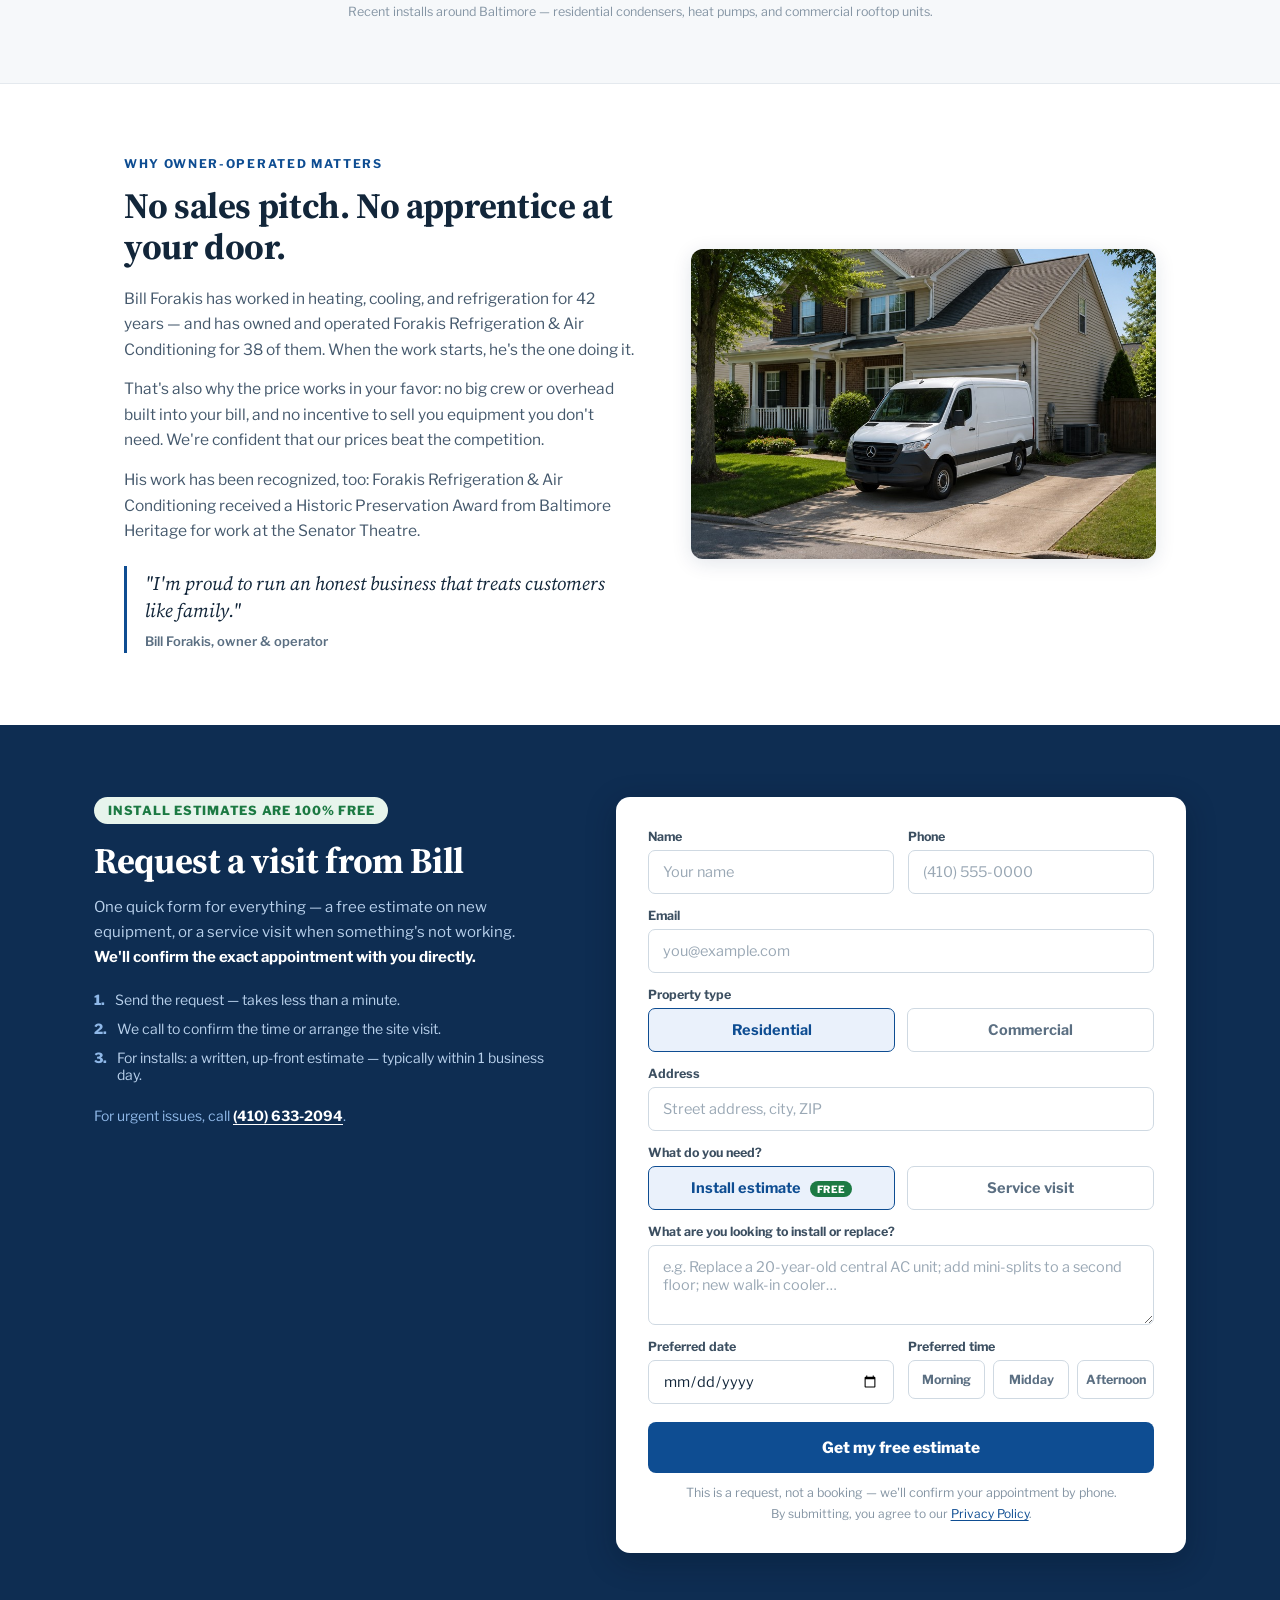
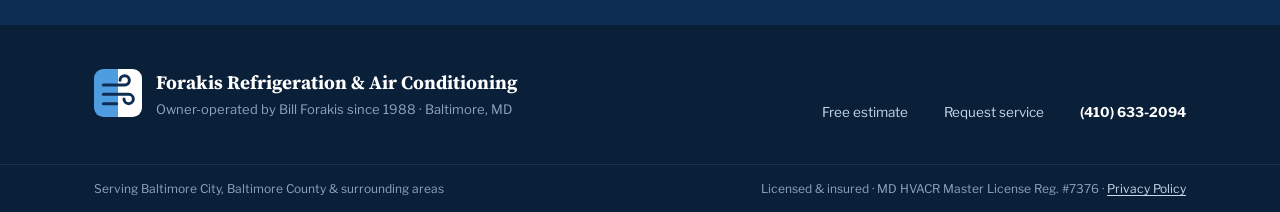
==== commit 7d4bc71f: "Move Historic Preservation Award seal into the hero The award seal now sits beside the headline on w" ====
--- a/index.html
+++ b/index.html
@@ -53,7 +53,7 @@
 <link rel="preconnect" href="https://fonts.gstatic.com" crossorigin>
 <link href="https://fonts.googleapis.com/css2?family=Source+Serif+4:ital,opsz,wght@0,8..60,400;0,8..60,600;0,8..60,700;1,8..60,400&family=Libre+Franklin:wght@400;500;600;700;800&display=swap" rel="stylesheet">
 
-<link rel="stylesheet" href="styles.css?v=5">
+<link rel="stylesheet" href="styles.css?v=6">
 
 <script type="application/ld+json">
 {
@@ -124,6 +124,28 @@
     <h1 id="hero-title" class="hero__title">Excellent service. The best price.<br class="d-br">
       <span class="m-sp"> </span>You can have both.</h1>
     <p class="hero__sub">Every job is quoted and completed by Bill Forakis himself — a licensed Master HVAC Technician with 42 years in the trade.</p>
+    <div class="hero-award">
+      <svg class="award-stamp" viewBox="0 0 160 160" role="img" aria-labelledby="award-stamp-title">
+        <title id="award-stamp-title">Historic Preservation Award — Baltimore Heritage</title>
+        <circle cx="80" cy="80" r="78" fill="rgba(255,255,255,.96)"/>
+        <circle cx="80" cy="80" r="75.5" fill="none" stroke="#0e4d92" stroke-width="3"/>
+        <circle cx="80" cy="80" r="58" fill="none" stroke="#0e4d92" stroke-width="1.2"/>
+        <defs>
+          <path id="award-arc-top" d="M 18.5,80 A 61.5,61.5 0 0 1 141.5,80"/>
+        </defs>
+        <text font-family="'Libre Franklin',sans-serif" font-size="10.5" font-weight="800" letter-spacing="2.2" fill="#0e4d92">
+          <textPath href="#award-arc-top" startOffset="50%" text-anchor="middle">BALTIMORE HERITAGE</textPath>
+        </text>
+        <path d="M 80 96.5 m -30 0 h 60" stroke="#9cc4ef" stroke-width="1.4" transform="translate(0,20)"/>
+        <path d="M 40 108 a 2.6 2.6 0 1 1 -0.01 0" fill="#9cc4ef" transform="translate(0,-3)"/>
+        <path d="M 117.4 108 a 2.6 2.6 0 1 1 -0.01 0" fill="#9cc4ef" transform="translate(0,-3)"/>
+        <path d="M 80 38 l 2.6 5.4 5.4 2.6 -5.4 2.6 -2.6 5.4 -2.6 -5.4 -5.4 -2.6 5.4 -2.6 Z" fill="#9cc4ef"/>
+        <text x="80" y="73" text-anchor="middle" font-family="'Source Serif 4',serif" font-size="14.5" font-weight="700" fill="#12263a">HISTORIC</text>
+        <text x="80" y="90" text-anchor="middle" font-family="'Source Serif 4',serif" font-size="14.5" font-weight="700" fill="#12263a">PRESERVATION</text>
+        <text x="80" y="107" text-anchor="middle" font-family="'Source Serif 4',serif" font-size="14.5" font-weight="700" fill="#12263a">AWARD</text>
+      </svg>
+      <p class="hero-award__text"><strong class="hero-award__name">Historic Preservation Award</strong><span class="hero-award__org">Baltimore Heritage · Senator Theatre</span><span class="hero-award__cap">For our work on the<br>Senator Theatre</span></p>
+    </div>
   </div>
 
   <div class="hero__split">
@@ -133,7 +155,7 @@
            sizes="(min-width: 900px) 250px, 200px"
            alt="Bill Forakis, owner" width="500" height="625"
            class="hero__portrait" fetchpriority="high">
-      <div class="hero__badge">EITHER WAY, YOU GET BILL</div>
+      <div class="hero__badge">YOU ALWAYS GET BILL</div>
     </div>
 
     <div class="panel panel--install">
@@ -165,32 +187,9 @@
 <section class="services" aria-labelledby="services-title">
   <div class="services__inner">
     <div class="services__header">
-      <div class="services__header-spacer" aria-hidden="true"></div>
       <div class="services__heading">
         <h2 id="services-title" class="services__title">What Bill works on</h2>
         <p class="services__sub">Residential and commercial, install and repair — same standards, same person.<span class="d-text"> Serving Baltimore and the surrounding areas.</span></p>
-      </div>
-      <div class="award-block">
-        <svg class="award-stamp" viewBox="0 0 160 160" role="img" aria-labelledby="award-stamp-title">
-          <title id="award-stamp-title">Historic Preservation Award — Baltimore Heritage</title>
-          <circle cx="80" cy="80" r="78" fill="rgba(255,255,255,.96)"/>
-          <circle cx="80" cy="80" r="75.5" fill="none" stroke="#0e4d92" stroke-width="3"/>
-          <circle cx="80" cy="80" r="58" fill="none" stroke="#0e4d92" stroke-width="1.2"/>
-          <defs>
-            <path id="award-arc-top" d="M 18.5,80 A 61.5,61.5 0 0 1 141.5,80"/>
-          </defs>
-          <text font-family="'Libre Franklin',sans-serif" font-size="10.5" font-weight="800" letter-spacing="2.2" fill="#0e4d92">
-            <textPath href="#award-arc-top" startOffset="50%" text-anchor="middle">BALTIMORE HERITAGE</textPath>
-          </text>
-          <path d="M 80 96.5 m -30 0 h 60" stroke="#9cc4ef" stroke-width="1.4" transform="translate(0,20)"/>
-          <path d="M 40 108 a 2.6 2.6 0 1 1 -0.01 0" fill="#9cc4ef" transform="translate(0,-3)"/>
-          <path d="M 117.4 108 a 2.6 2.6 0 1 1 -0.01 0" fill="#9cc4ef" transform="translate(0,-3)"/>
-          <path d="M 80 38 l 2.6 5.4 5.4 2.6 -5.4 2.6 -2.6 5.4 -2.6 -5.4 -5.4 -2.6 5.4 -2.6 Z" fill="#9cc4ef"/>
-          <text x="80" y="73" text-anchor="middle" font-family="'Source Serif 4',serif" font-size="14.5" font-weight="700" fill="#12263a">HISTORIC</text>
-          <text x="80" y="90" text-anchor="middle" font-family="'Source Serif 4',serif" font-size="14.5" font-weight="700" fill="#12263a">PRESERVATION</text>
-          <text x="80" y="107" text-anchor="middle" font-family="'Source Serif 4',serif" font-size="14.5" font-weight="700" fill="#12263a">AWARD</text>
-        </svg>
-        <p class="award-block__caption">Forakis Refrigeration &amp; Air Conditioning was awarded a Historic Preservation Award from Baltimore Heritage for work at the Senator Theatre.</p>
       </div>
     </div>
     <div class="services__cards">
@@ -232,6 +231,7 @@
     <h2 id="about-title" class="about__title">No sales pitch. No apprentice at your door.</h2>
     <p class="about__body">Bill Forakis has worked in heating, cooling, and refrigeration for 42 years — and has owned and operated Forakis Refrigeration &amp; Air Conditioning for 38 of them. When the work starts, he's the one doing it.</p>
     <p class="about__body">That's also why the price works in your favor: no big crew or overhead built into your bill, and no incentive to sell you equipment you don't need. We're confident that our prices beat the competition.</p>
+    <p class="about__body">His work has been recognized, too: Forakis Refrigeration &amp; Air Conditioning received a Historic Preservation Award from Baltimore Heritage for work at the Senator Theatre.</p>
     <blockquote class="pullquote">
       <p class="pullquote__text">"I'm proud to run an honest business that treats customers like family."</p>
       <footer class="pullquote__attr">Bill Forakis, owner &amp; operator</footer>
@@ -370,6 +370,6 @@
   </div>
 </footer>
 
-<script src="main.js?v=3"></script>
+<script src="main.js?v=4"></script>
 </body>
 </html>
--- a/styles.css
+++ b/styles.css
@@ -67,10 +67,22 @@
 /* ============ HERO ============ */
 .hero__intro{text-align:center;padding:52px 24px 8px}
 
-/* ============ AWARD (services header, right of title) ============ */
-.award-block{justify-self:end;max-width:220px;text-align:center}
-.award-stamp{display:block;width:118px;height:118px;margin:0 auto;transform:rotate(-8deg);filter:drop-shadow(0 6px 16px rgba(14,45,80,.22))}
-.award-block__caption{margin-top:8px;font-size:11px;line-height:1.5;color:var(--muted-2)}
+/* ============ AWARD (hero) ============
+   wide screens: seal floats beside the headline;
+   narrower: compact seal + text row under the subheading */
+.hero-award{display:flex;align-items:center;justify-content:center;gap:12px;margin:22px auto 24px;text-align:left}
+.award-stamp{display:block;flex:none;width:70px;height:70px;transform:rotate(-8deg);filter:drop-shadow(0 4px 10px rgba(14,45,80,.2))}
+.hero-award__text{display:flex;flex-direction:column;line-height:1.4}
+.hero-award__name{font-size:14px;font-weight:700;color:var(--ink)}
+.hero-award__org{font-size:12.5px;color:var(--muted-2)}
+.hero-award__cap{display:none}
+@media (min-width: 1180px){
+  .hero__intro{position:relative}
+  .hero-award{position:absolute;top:34px;right:calc(50% - 546px);width:150px;margin:0;flex-direction:column;gap:6px;text-align:center}
+  .award-stamp{width:132px;height:132px;filter:drop-shadow(0 6px 16px rgba(14,45,80,.22))}
+  .hero-award__name,.hero-award__org{display:none}
+  .hero-award__cap{display:block;font-size:11.5px;font-weight:600;line-height:1.4;color:var(--muted-2)}
+}
 .hero__title{font-family:var(--serif);font-size:52px;line-height:1.08;font-weight:700;letter-spacing:-.01em;margin-bottom:14px}
 .hero__sub{margin:0 auto;font-size:16.5px;line-height:1.6;color:var(--muted);max-width:56ch}
 
@@ -106,10 +118,7 @@
 /* ============ SERVICES ============ */
 .services{background:var(--band);border-top:1px solid var(--hairline);border-bottom:1px solid var(--hairline)}
 .services__inner{max-width:1140px;margin:0 auto;padding:64px 24px}
-.services__header{display:grid;grid-template-columns:1fr auto 1fr;gap:18px;align-items:center;margin-bottom:34px}
-.services__header .award-block{grid-column:1;grid-row:1;justify-self:start}
-.services__header .services__heading{grid-column:2;grid-row:1}
-.services__header .services__header-spacer{grid-column:3;grid-row:1}
+.services__header{margin-bottom:34px}
 .services__title{font-family:var(--serif);font-size:32px;font-weight:700;letter-spacing:-.01em;text-align:center;margin-bottom:8px}
 .services__sub{margin:0 auto;font-size:15px;color:var(--muted-2);text-align:center;max-width:52ch}
 .services__cards{display:grid;grid-template-columns:repeat(4,1fr);gap:18px}
@@ -277,11 +286,13 @@
   .photo-grid img{height:120px;border-radius:8px}
   .photo-caption{margin-top:10px;font-size:11px}
 
-  /* award: stack under the section heading on small screens */
-  .services__header{display:block;margin-bottom:16px}
-  .award-block{margin:20px auto 0;max-width:280px}
-  .award-stamp{width:104px;height:104px}
-  .award-block__caption{font-size:11px}
+  .services__header{margin-bottom:16px}
+
+  /* award */
+  .hero-award{margin:-8px auto 22px;gap:10px}
+  .award-stamp{width:62px;height:62px}
+  .hero-award__name{font-size:12.5px}
+  .hero-award__org{font-size:11.5px}
 
   /* about */
   .about{padding:36px 22px;display:block}
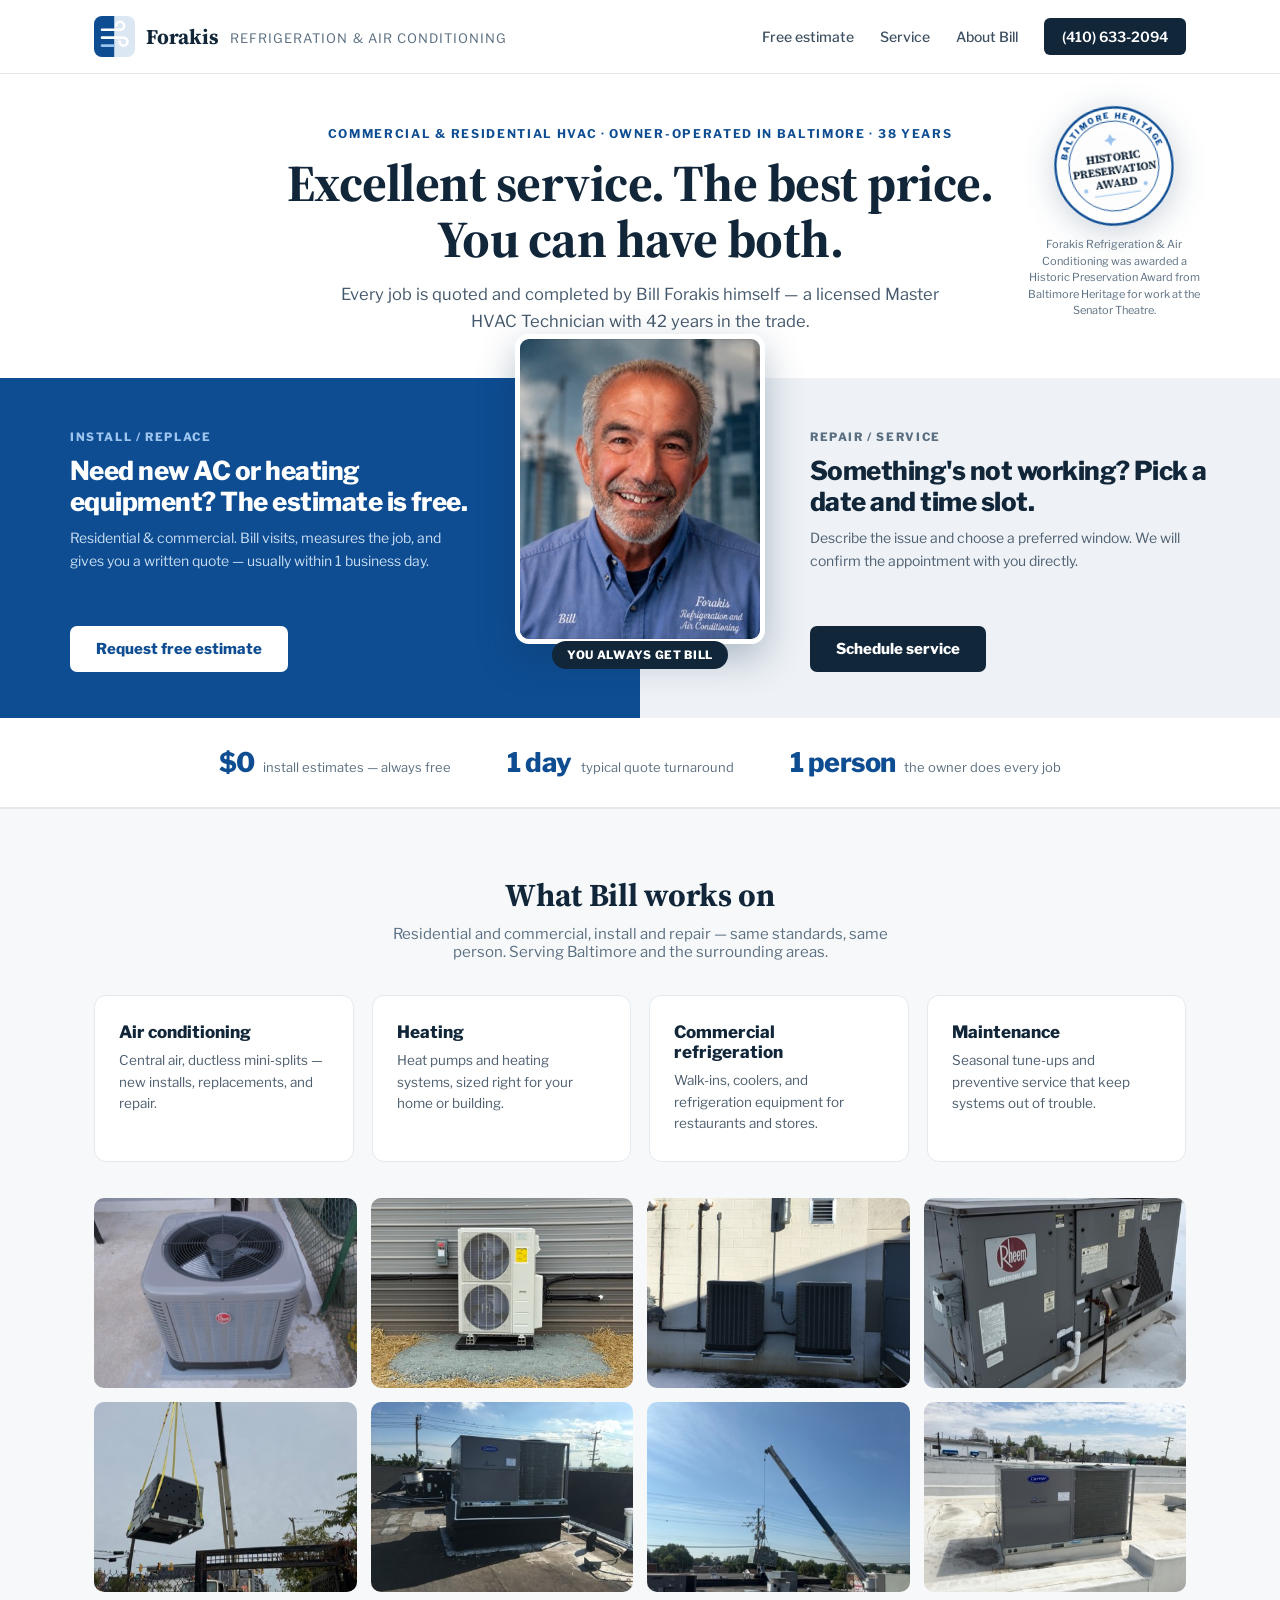
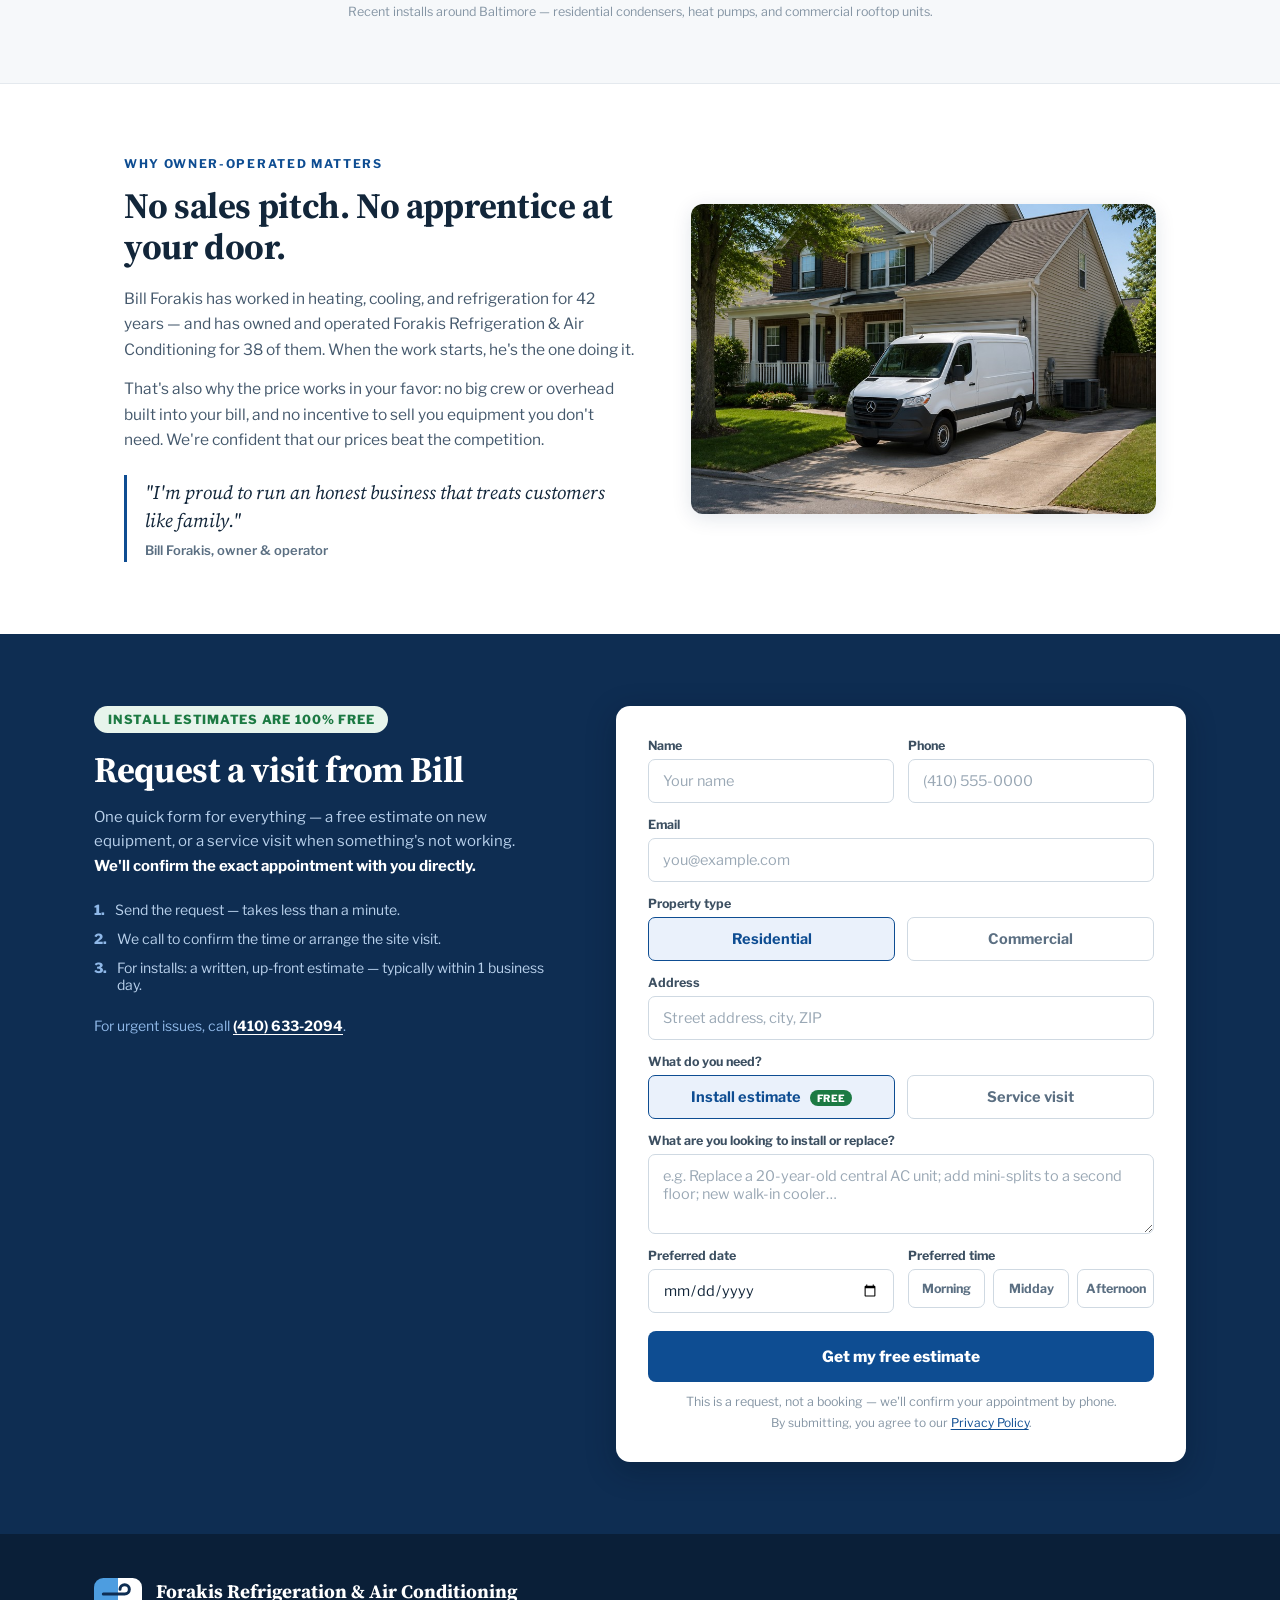
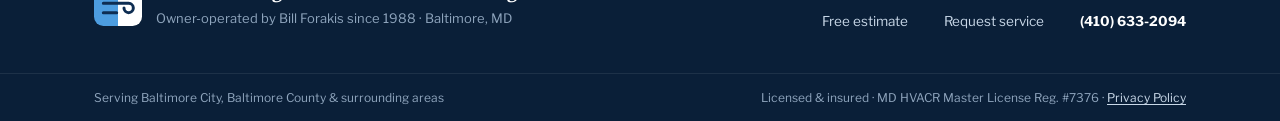
==== commit 6c42974b: "Restore full award caption next to the hero seal Shows the original sentence (Forakis Refrigeration " ====
--- a/index.html
+++ b/index.html
@@ -53,7 +53,7 @@
 <link rel="preconnect" href="https://fonts.gstatic.com" crossorigin>
 <link href="https://fonts.googleapis.com/css2?family=Source+Serif+4:ital,opsz,wght@0,8..60,400;0,8..60,600;0,8..60,700;1,8..60,400&family=Libre+Franklin:wght@400;500;600;700;800&display=swap" rel="stylesheet">
 
-<link rel="stylesheet" href="styles.css?v=6">
+<link rel="stylesheet" href="styles.css?v=7">
 
 <script type="application/ld+json">
 {
@@ -144,7 +144,7 @@
         <text x="80" y="90" text-anchor="middle" font-family="'Source Serif 4',serif" font-size="14.5" font-weight="700" fill="#12263a">PRESERVATION</text>
         <text x="80" y="107" text-anchor="middle" font-family="'Source Serif 4',serif" font-size="14.5" font-weight="700" fill="#12263a">AWARD</text>
       </svg>
-      <p class="hero-award__text"><strong class="hero-award__name">Historic Preservation Award</strong><span class="hero-award__org">Baltimore Heritage · Senator Theatre</span><span class="hero-award__cap">For our work on the<br>Senator Theatre</span></p>
+      <p class="hero-award__caption">Forakis Refrigeration &amp; Air Conditioning was awarded a Historic Preservation Award from Baltimore Heritage for work at the Senator Theatre.</p>
     </div>
   </div>
 
@@ -231,7 +231,6 @@
     <h2 id="about-title" class="about__title">No sales pitch. No apprentice at your door.</h2>
     <p class="about__body">Bill Forakis has worked in heating, cooling, and refrigeration for 42 years — and has owned and operated Forakis Refrigeration &amp; Air Conditioning for 38 of them. When the work starts, he's the one doing it.</p>
     <p class="about__body">That's also why the price works in your favor: no big crew or overhead built into your bill, and no incentive to sell you equipment you don't need. We're confident that our prices beat the competition.</p>
-    <p class="about__body">His work has been recognized, too: Forakis Refrigeration &amp; Air Conditioning received a Historic Preservation Award from Baltimore Heritage for work at the Senator Theatre.</p>
     <blockquote class="pullquote">
       <p class="pullquote__text">"I'm proud to run an honest business that treats customers like family."</p>
       <footer class="pullquote__attr">Bill Forakis, owner &amp; operator</footer>
--- a/styles.css
+++ b/styles.css
@@ -72,16 +72,12 @@
    narrower: compact seal + text row under the subheading */
 .hero-award{display:flex;align-items:center;justify-content:center;gap:12px;margin:22px auto 24px;text-align:left}
 .award-stamp{display:block;flex:none;width:70px;height:70px;transform:rotate(-8deg);filter:drop-shadow(0 4px 10px rgba(14,45,80,.2))}
-.hero-award__text{display:flex;flex-direction:column;line-height:1.4}
-.hero-award__name{font-size:14px;font-weight:700;color:var(--ink)}
-.hero-award__org{font-size:12.5px;color:var(--muted-2)}
-.hero-award__cap{display:none}
+.hero-award__caption{max-width:340px;font-size:12.5px;line-height:1.5;color:var(--muted-2)}
 @media (min-width: 1180px){
   .hero__intro{position:relative}
-  .hero-award{position:absolute;top:34px;right:calc(50% - 546px);width:150px;margin:0;flex-direction:column;gap:6px;text-align:center}
-  .award-stamp{width:132px;height:132px;filter:drop-shadow(0 6px 16px rgba(14,45,80,.22))}
-  .hero-award__name,.hero-award__org{display:none}
-  .hero-award__cap{display:block;font-size:11.5px;font-weight:600;line-height:1.4;color:var(--muted-2)}
+  .hero-award{position:absolute;top:30px;right:calc(50% - 566px);width:184px;margin:0;flex-direction:column;gap:8px;text-align:center}
+  .award-stamp{width:124px;height:124px;filter:drop-shadow(0 6px 16px rgba(14,45,80,.22))}
+  .hero-award__caption{font-size:11px}
 }
 .hero__title{font-family:var(--serif);font-size:52px;line-height:1.08;font-weight:700;letter-spacing:-.01em;margin-bottom:14px}
 .hero__sub{margin:0 auto;font-size:16.5px;line-height:1.6;color:var(--muted);max-width:56ch}
@@ -291,8 +287,7 @@
   /* award */
   .hero-award{margin:-8px auto 22px;gap:10px}
   .award-stamp{width:62px;height:62px}
-  .hero-award__name{font-size:12.5px}
-  .hero-award__org{font-size:11.5px}
+  .hero-award__caption{max-width:240px;font-size:11.5px}
 
   /* about */
   .about{padding:36px 22px;display:block}
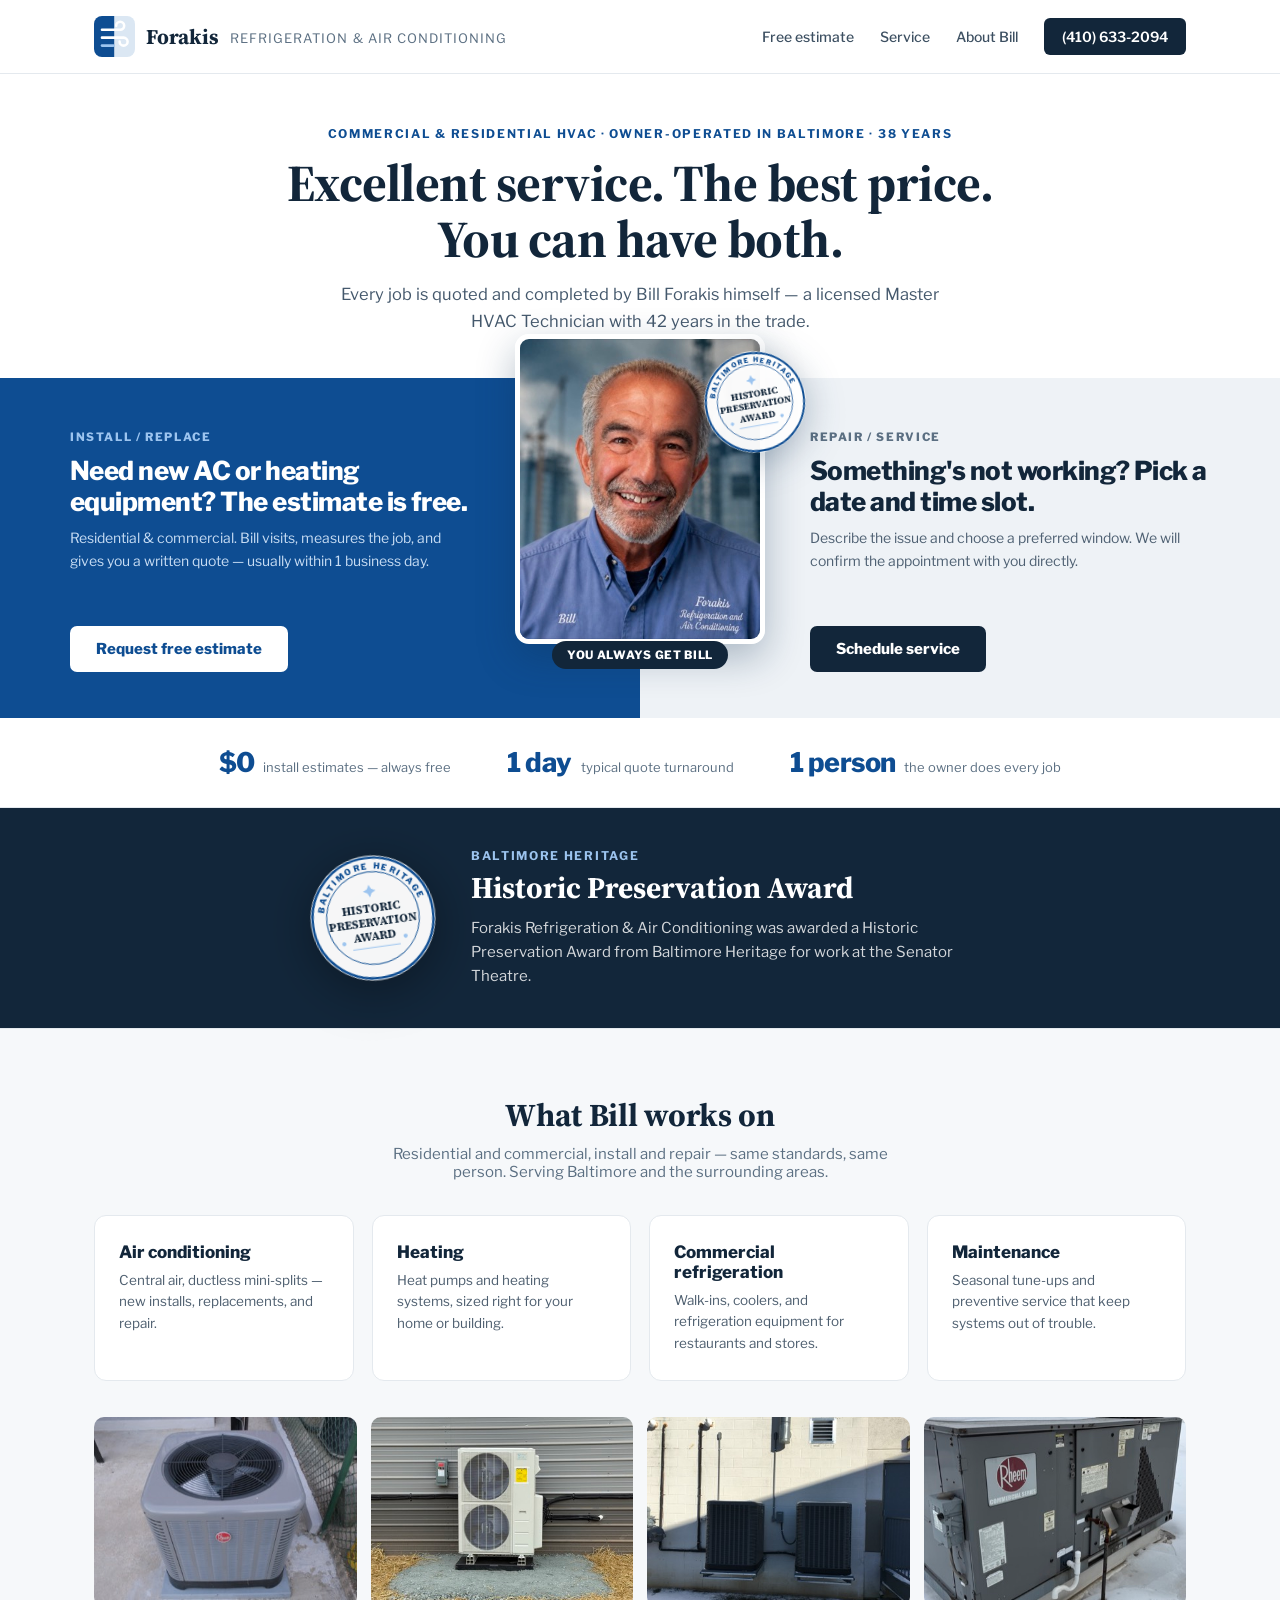
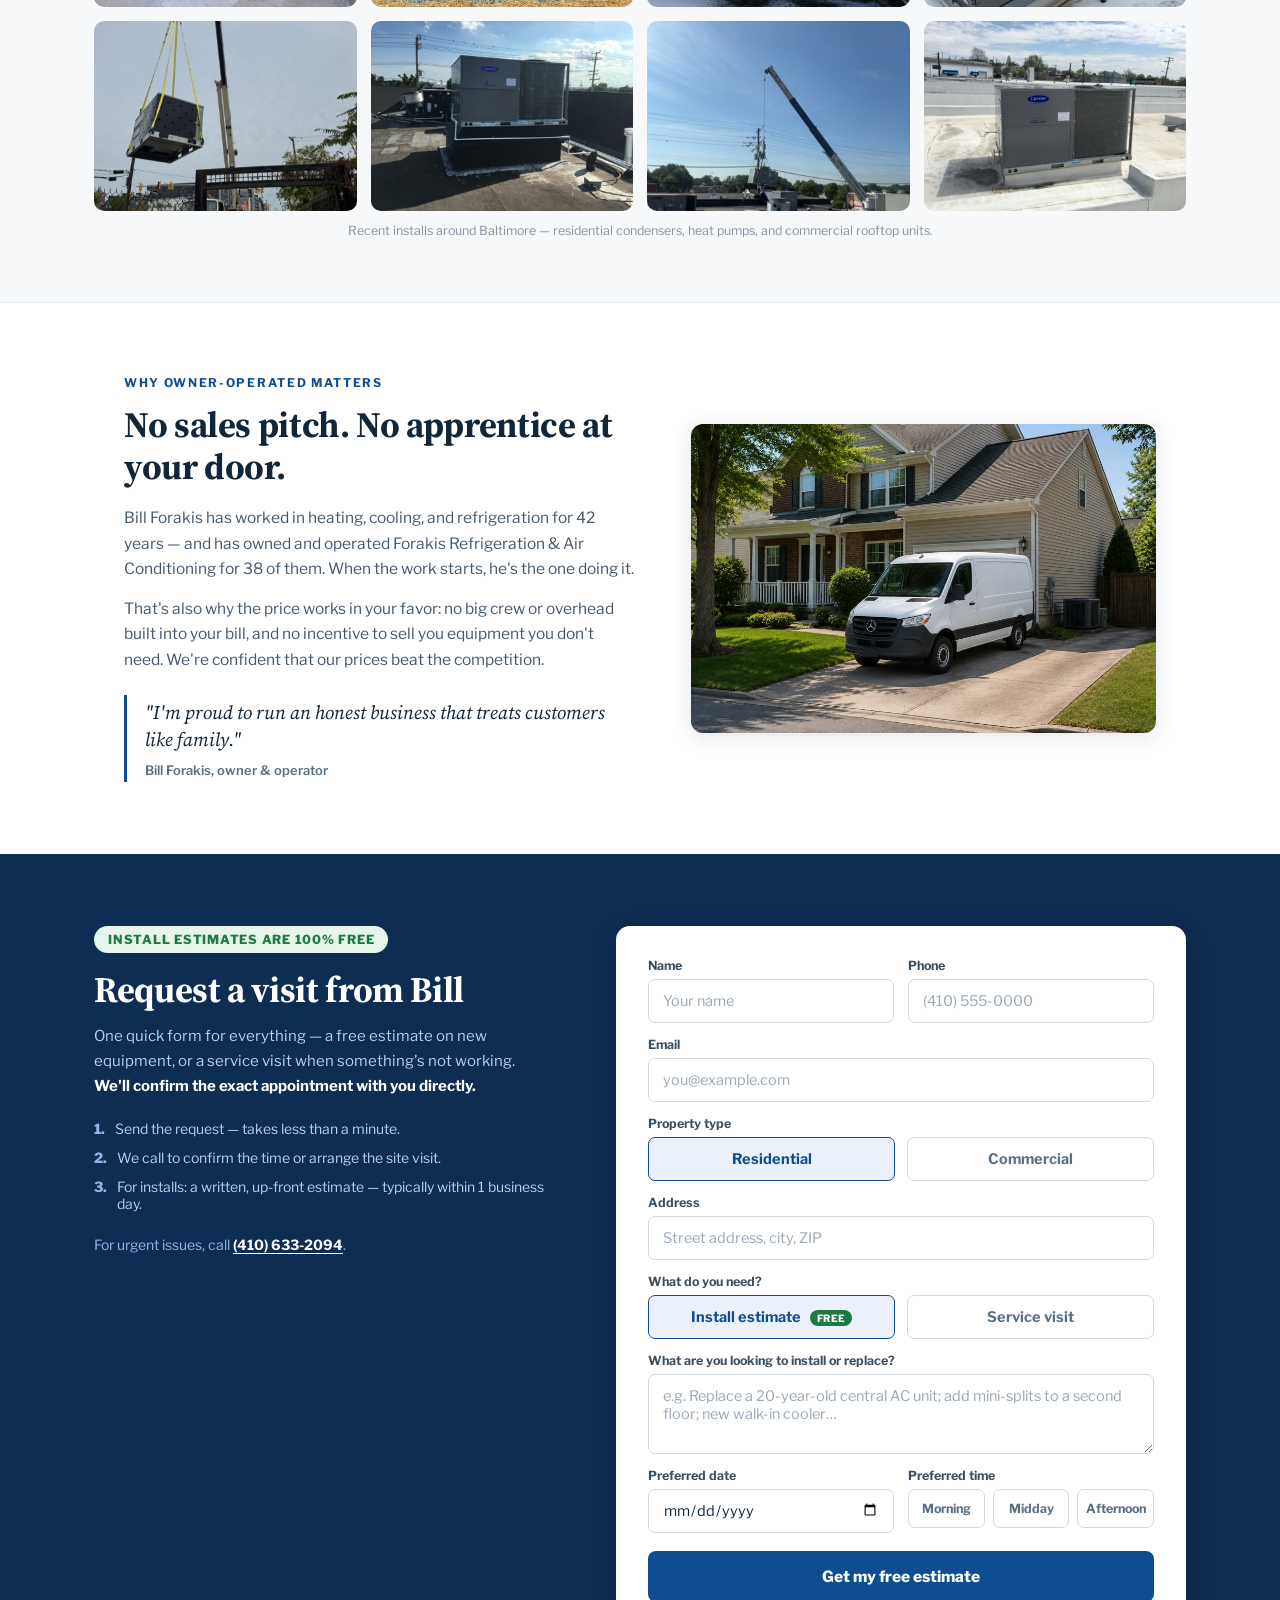
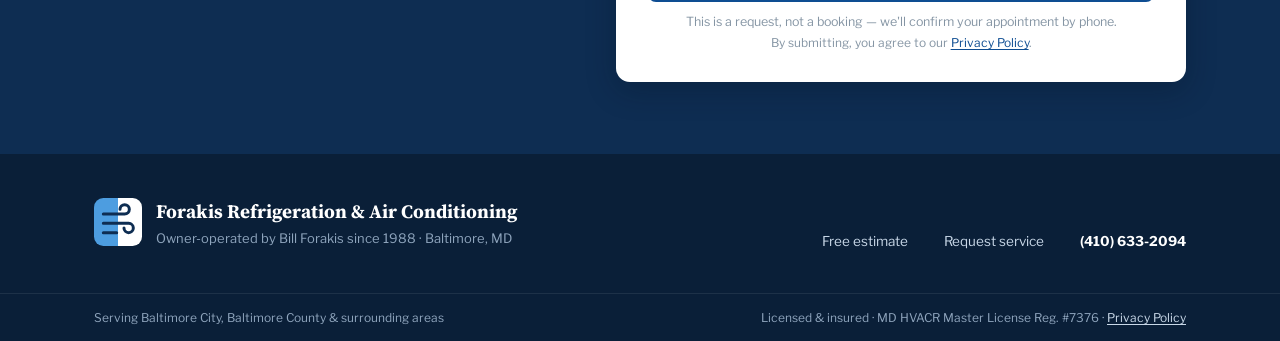
==== commit 1223eb09: "Stamp award seal on Bill's portrait and add a navy award band Replaces the seal-and-caption block in" ====
--- a/index.html
+++ b/index.html
@@ -53,7 +53,7 @@
 <link rel="preconnect" href="https://fonts.gstatic.com" crossorigin>
 <link href="https://fonts.googleapis.com/css2?family=Source+Serif+4:ital,opsz,wght@0,8..60,400;0,8..60,600;0,8..60,700;1,8..60,400&family=Libre+Franklin:wght@400;500;600;700;800&display=swap" rel="stylesheet">
 
-<link rel="stylesheet" href="styles.css?v=7">
+<link rel="stylesheet" href="styles.css?v=8">
 
 <script type="application/ld+json">
 {
@@ -124,28 +124,6 @@
     <h1 id="hero-title" class="hero__title">Excellent service. The best price.<br class="d-br">
       <span class="m-sp"> </span>You can have both.</h1>
     <p class="hero__sub">Every job is quoted and completed by Bill Forakis himself — a licensed Master HVAC Technician with 42 years in the trade.</p>
-    <div class="hero-award">
-      <svg class="award-stamp" viewBox="0 0 160 160" role="img" aria-labelledby="award-stamp-title">
-        <title id="award-stamp-title">Historic Preservation Award — Baltimore Heritage</title>
-        <circle cx="80" cy="80" r="78" fill="rgba(255,255,255,.96)"/>
-        <circle cx="80" cy="80" r="75.5" fill="none" stroke="#0e4d92" stroke-width="3"/>
-        <circle cx="80" cy="80" r="58" fill="none" stroke="#0e4d92" stroke-width="1.2"/>
-        <defs>
-          <path id="award-arc-top" d="M 18.5,80 A 61.5,61.5 0 0 1 141.5,80"/>
-        </defs>
-        <text font-family="'Libre Franklin',sans-serif" font-size="10.5" font-weight="800" letter-spacing="2.2" fill="#0e4d92">
-          <textPath href="#award-arc-top" startOffset="50%" text-anchor="middle">BALTIMORE HERITAGE</textPath>
-        </text>
-        <path d="M 80 96.5 m -30 0 h 60" stroke="#9cc4ef" stroke-width="1.4" transform="translate(0,20)"/>
-        <path d="M 40 108 a 2.6 2.6 0 1 1 -0.01 0" fill="#9cc4ef" transform="translate(0,-3)"/>
-        <path d="M 117.4 108 a 2.6 2.6 0 1 1 -0.01 0" fill="#9cc4ef" transform="translate(0,-3)"/>
-        <path d="M 80 38 l 2.6 5.4 5.4 2.6 -5.4 2.6 -2.6 5.4 -2.6 -5.4 -5.4 -2.6 5.4 -2.6 Z" fill="#9cc4ef"/>
-        <text x="80" y="73" text-anchor="middle" font-family="'Source Serif 4',serif" font-size="14.5" font-weight="700" fill="#12263a">HISTORIC</text>
-        <text x="80" y="90" text-anchor="middle" font-family="'Source Serif 4',serif" font-size="14.5" font-weight="700" fill="#12263a">PRESERVATION</text>
-        <text x="80" y="107" text-anchor="middle" font-family="'Source Serif 4',serif" font-size="14.5" font-weight="700" fill="#12263a">AWARD</text>
-      </svg>
-      <p class="hero-award__caption">Forakis Refrigeration &amp; Air Conditioning was awarded a Historic Preservation Award from Baltimore Heritage for work at the Senator Theatre.</p>
-    </div>
   </div>
 
   <div class="hero__split">
@@ -156,6 +134,26 @@
            alt="Bill Forakis, owner" width="500" height="625"
            class="hero__portrait" fetchpriority="high">
       <div class="hero__badge">YOU ALWAYS GET BILL</div>
+      <a href="#award" class="hero__seal" aria-label="Historic Preservation Award from Baltimore Heritage">
+        <svg class="award-stamp" viewBox="0 0 160 160" aria-hidden="true" focusable="false">
+          <circle cx="80" cy="80" r="78" fill="rgba(255,255,255,.96)"/>
+          <circle cx="80" cy="80" r="75.5" fill="none" stroke="#0e4d92" stroke-width="3"/>
+          <circle cx="80" cy="80" r="58" fill="none" stroke="#0e4d92" stroke-width="1.2"/>
+          <defs>
+            <path id="award-arc-top-photo" d="M 18.5,80 A 61.5,61.5 0 0 1 141.5,80"/>
+          </defs>
+          <text font-family="'Libre Franklin',sans-serif" font-size="10.5" font-weight="800" letter-spacing="2.2" fill="#0e4d92">
+            <textPath href="#award-arc-top-photo" startOffset="50%" text-anchor="middle">BALTIMORE HERITAGE</textPath>
+          </text>
+          <path d="M 80 96.5 m -30 0 h 60" stroke="#9cc4ef" stroke-width="1.4" transform="translate(0,20)"/>
+          <path d="M 40 108 a 2.6 2.6 0 1 1 -0.01 0" fill="#9cc4ef" transform="translate(0,-3)"/>
+          <path d="M 117.4 108 a 2.6 2.6 0 1 1 -0.01 0" fill="#9cc4ef" transform="translate(0,-3)"/>
+          <path d="M 80 38 l 2.6 5.4 5.4 2.6 -5.4 2.6 -2.6 5.4 -2.6 -5.4 -5.4 -2.6 5.4 -2.6 Z" fill="#9cc4ef"/>
+          <text x="80" y="73" text-anchor="middle" font-family="'Source Serif 4',serif" font-size="14.5" font-weight="700" fill="#12263a">HISTORIC</text>
+          <text x="80" y="90" text-anchor="middle" font-family="'Source Serif 4',serif" font-size="14.5" font-weight="700" fill="#12263a">PRESERVATION</text>
+          <text x="80" y="107" text-anchor="middle" font-family="'Source Serif 4',serif" font-size="14.5" font-weight="700" fill="#12263a">AWARD</text>
+        </svg>
+      </a>
     </div>
 
     <div class="panel panel--install">
@@ -180,6 +178,36 @@
     <div class="stat"><span class="stat__num">$0</span><span class="stat__label"><span class="d-text">install estimates — always free</span><span class="m-text">install estimates</span></span></div>
     <div class="stat"><span class="stat__num">1 day</span><span class="stat__label"><span class="d-text">typical quote turnaround</span><span class="m-text">quote turnaround</span></span></div>
     <div class="stat"><span class="stat__num">1 person</span><span class="stat__label"><span class="d-text">the owner does every job</span><span class="m-text">the owner, every job</span></span></div>
+  </div>
+</section>
+
+<!-- ============ AWARD ============ -->
+<section class="award" id="award" aria-labelledby="award-title">
+  <div class="award__inner">
+    <svg class="award-stamp" viewBox="0 0 160 160" role="img" aria-labelledby="award-stamp-title">
+      <title id="award-stamp-title">Historic Preservation Award — Baltimore Heritage</title>
+      <circle cx="80" cy="80" r="78" fill="rgba(255,255,255,.96)"/>
+      <circle cx="80" cy="80" r="75.5" fill="none" stroke="#0e4d92" stroke-width="3"/>
+      <circle cx="80" cy="80" r="58" fill="none" stroke="#0e4d92" stroke-width="1.2"/>
+      <defs>
+        <path id="award-arc-top" d="M 18.5,80 A 61.5,61.5 0 0 1 141.5,80"/>
+      </defs>
+      <text font-family="'Libre Franklin',sans-serif" font-size="10.5" font-weight="800" letter-spacing="2.2" fill="#0e4d92">
+        <textPath href="#award-arc-top" startOffset="50%" text-anchor="middle">BALTIMORE HERITAGE</textPath>
+      </text>
+      <path d="M 80 96.5 m -30 0 h 60" stroke="#9cc4ef" stroke-width="1.4" transform="translate(0,20)"/>
+      <path d="M 40 108 a 2.6 2.6 0 1 1 -0.01 0" fill="#9cc4ef" transform="translate(0,-3)"/>
+      <path d="M 117.4 108 a 2.6 2.6 0 1 1 -0.01 0" fill="#9cc4ef" transform="translate(0,-3)"/>
+      <path d="M 80 38 l 2.6 5.4 5.4 2.6 -5.4 2.6 -2.6 5.4 -2.6 -5.4 -5.4 -2.6 5.4 -2.6 Z" fill="#9cc4ef"/>
+      <text x="80" y="73" text-anchor="middle" font-family="'Source Serif 4',serif" font-size="14.5" font-weight="700" fill="#12263a">HISTORIC</text>
+      <text x="80" y="90" text-anchor="middle" font-family="'Source Serif 4',serif" font-size="14.5" font-weight="700" fill="#12263a">PRESERVATION</text>
+      <text x="80" y="107" text-anchor="middle" font-family="'Source Serif 4',serif" font-size="14.5" font-weight="700" fill="#12263a">AWARD</text>
+    </svg>
+    <div class="award__text">
+      <p class="award__eyebrow">Baltimore Heritage</p>
+      <h2 id="award-title" class="award__title">Historic Preservation Award</h2>
+      <p class="award__body">Forakis Refrigeration &amp; Air Conditioning was awarded a Historic Preservation Award from Baltimore Heritage for work at the Senator Theatre.</p>
+    </div>
   </div>
 </section>
 
--- a/styles.css
+++ b/styles.css
@@ -67,18 +67,6 @@
 /* ============ HERO ============ */
 .hero__intro{text-align:center;padding:52px 24px 8px}
 
-/* ============ AWARD (hero) ============
-   wide screens: seal floats beside the headline;
-   narrower: compact seal + text row under the subheading */
-.hero-award{display:flex;align-items:center;justify-content:center;gap:12px;margin:22px auto 24px;text-align:left}
-.award-stamp{display:block;flex:none;width:70px;height:70px;transform:rotate(-8deg);filter:drop-shadow(0 4px 10px rgba(14,45,80,.2))}
-.hero-award__caption{max-width:340px;font-size:12.5px;line-height:1.5;color:var(--muted-2)}
-@media (min-width: 1180px){
-  .hero__intro{position:relative}
-  .hero-award{position:absolute;top:30px;right:calc(50% - 566px);width:184px;margin:0;flex-direction:column;gap:8px;text-align:center}
-  .award-stamp{width:124px;height:124px;filter:drop-shadow(0 6px 16px rgba(14,45,80,.22))}
-  .hero-award__caption{font-size:11px}
-}
 .hero__title{font-family:var(--serif);font-size:52px;line-height:1.08;font-weight:700;letter-spacing:-.01em;margin-bottom:14px}
 .hero__sub{margin:0 auto;font-size:16.5px;line-height:1.6;color:var(--muted);max-width:56ch}
 
@@ -106,10 +94,22 @@
 .hero__portrait{width:100%;height:auto;display:block;border-radius:14px;border:5px solid #fff;box-shadow:0 14px 38px rgba(14,45,80,.3)}
 .hero__badge{margin-top:-14px;position:relative;display:inline-block;background:var(--ink);color:#fff;font-size:11.5px;font-weight:800;letter-spacing:.06em;padding:7px 15px;border-radius:99px;white-space:nowrap}
 
+/* award seal stamped on the portrait's top corner (links to the award band) */
+.hero__seal{position:absolute;top:16px;right:-42px;width:104px;height:104px;z-index:3;border-radius:50%}
+.award-stamp{display:block;width:100%;height:100%;transform:rotate(-10deg);filter:drop-shadow(0 8px 18px rgba(14,45,80,.3))}
+
 .stats{display:flex;justify-content:center;gap:56px;padding:28px 24px;border-bottom:1px solid var(--hairline);flex-wrap:wrap}
 .stat{display:flex;align-items:baseline;gap:9px}
 .stat__num{font-size:27px;font-weight:800;color:var(--blue);letter-spacing:-.02em}
 .stat__label{font-size:13px;color:var(--muted-2)}
+
+/* ============ AWARD BAND ============ */
+.award{background:var(--ink);color:#fff;scroll-margin-top:80px}
+.award__inner{max-width:880px;margin:0 auto;padding:40px 24px;display:flex;align-items:center;justify-content:center;gap:34px}
+.award__inner .award-stamp{flex:none;width:128px;height:128px;transform:rotate(-8deg);filter:drop-shadow(0 10px 24px rgba(0,0,0,.35))}
+.award__eyebrow{font-size:12px;font-weight:700;letter-spacing:.14em;text-transform:uppercase;color:#9cc4ef;margin-bottom:8px}
+.award__title{font-family:var(--serif);font-size:30px;font-weight:700;line-height:1.15;margin-bottom:10px}
+.award__body{font-size:15px;line-height:1.6;color:rgba(255,255,255,.82);max-width:50ch}
 
 /* ============ SERVICES ============ */
 .services{background:var(--band);border-top:1px solid var(--hairline);border-bottom:1px solid var(--hairline)}
@@ -285,9 +285,11 @@
   .services__header{margin-bottom:16px}
 
   /* award */
-  .hero-award{margin:-8px auto 22px;gap:10px}
-  .award-stamp{width:62px;height:62px}
-  .hero-award__caption{max-width:240px;font-size:11.5px}
+  .hero__seal{top:10px;right:-36px;width:84px;height:84px}
+  .award__inner{flex-direction:column;text-align:center;gap:16px;padding:30px 22px}
+  .award__inner .award-stamp{width:96px;height:96px}
+  .award__title{font-size:22px}
+  .award__body{font-size:13px;margin:0 auto}
 
   /* about */
   .about{padding:36px 22px;display:block}
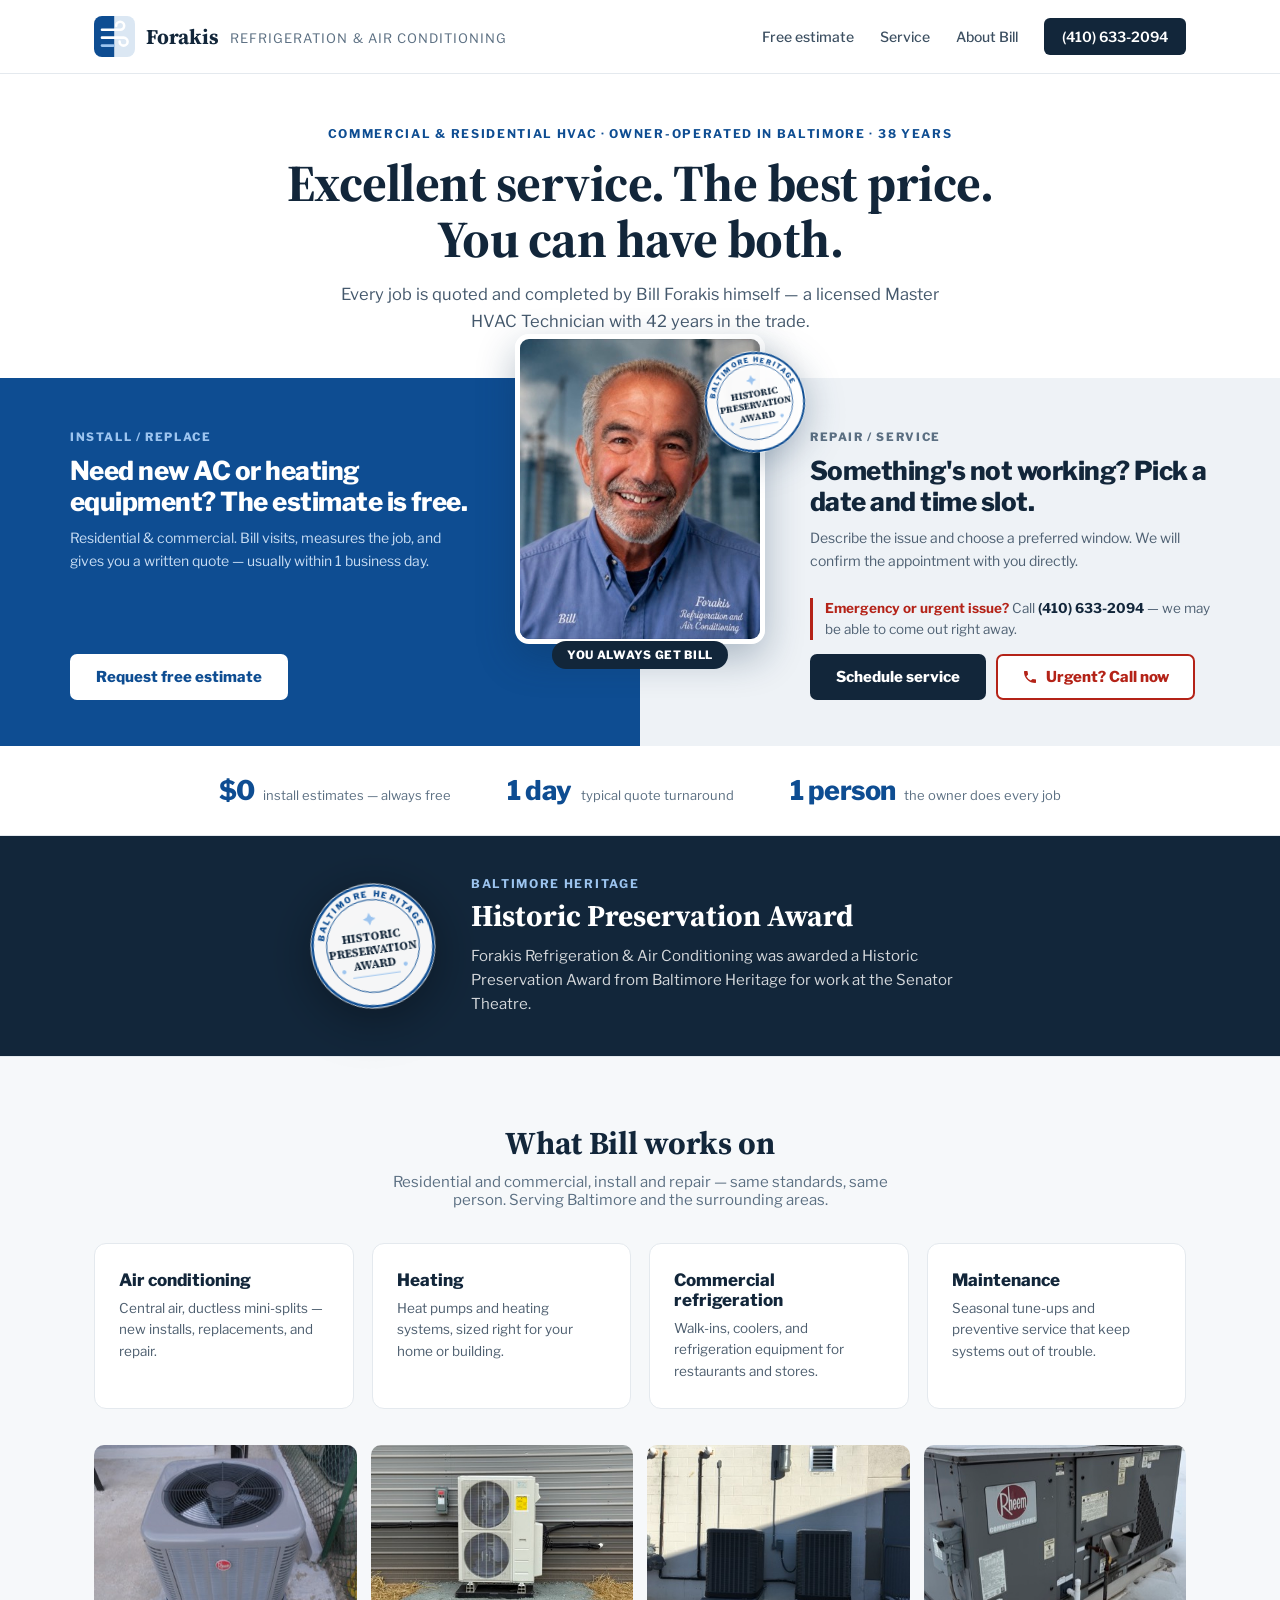
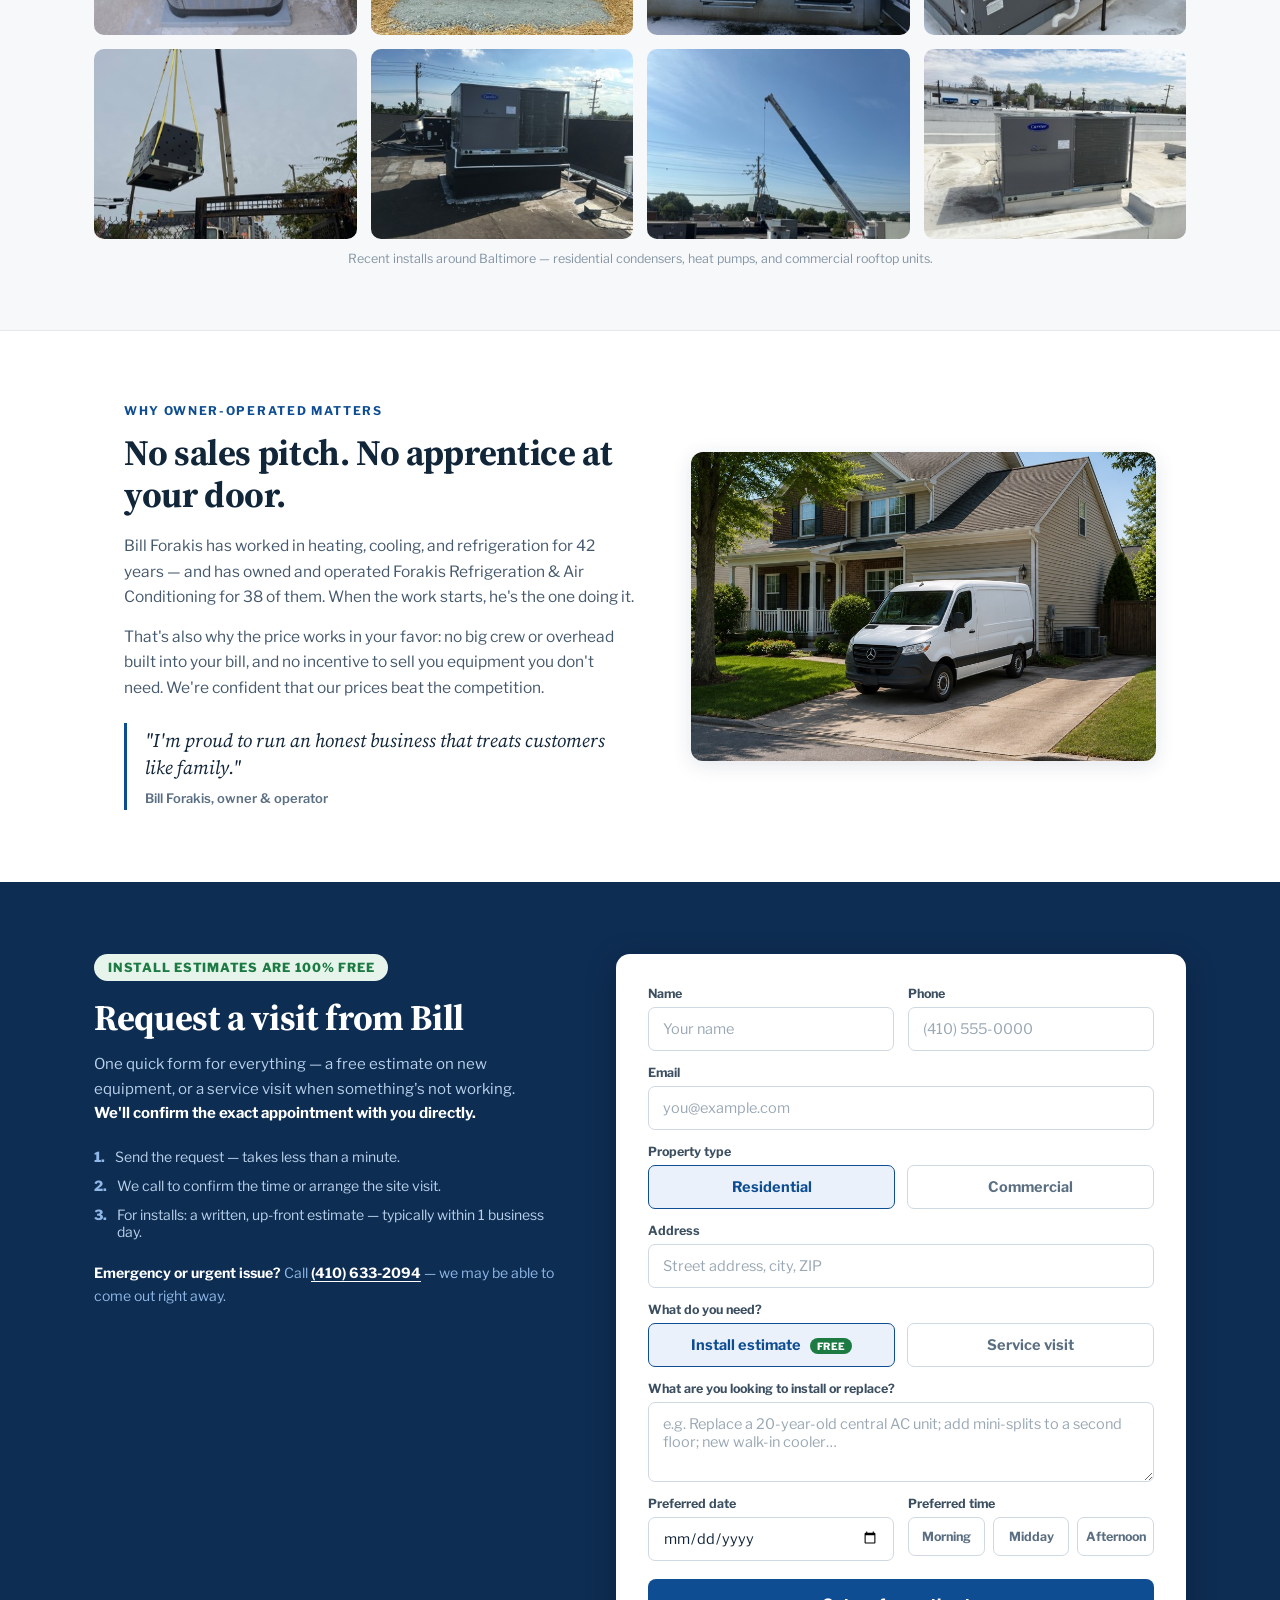
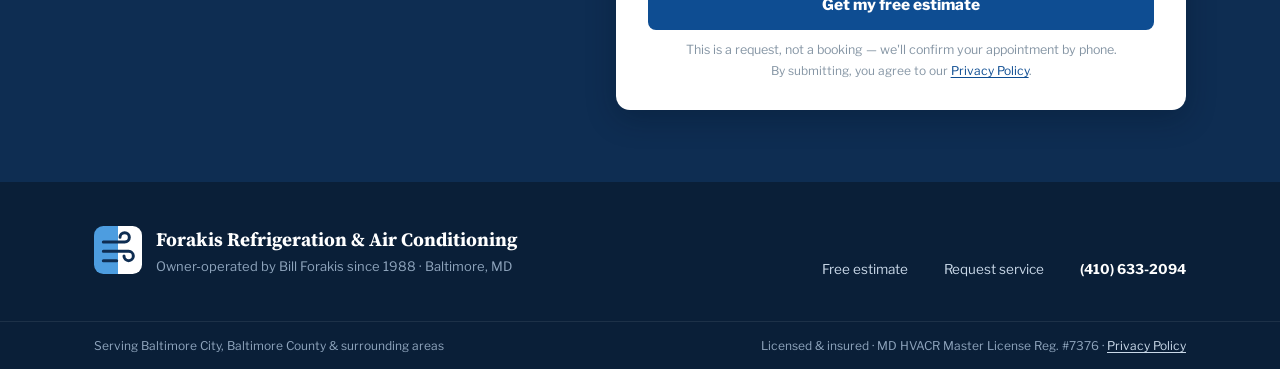
==== commit d324a843: "Add urgent-call button and emergency service note to the hero The Repair / Service panel now pairs S" ====
--- a/index.html
+++ b/index.html
@@ -53,7 +53,7 @@
 <link rel="preconnect" href="https://fonts.gstatic.com" crossorigin>
 <link href="https://fonts.googleapis.com/css2?family=Source+Serif+4:ital,opsz,wght@0,8..60,400;0,8..60,600;0,8..60,700;1,8..60,400&family=Libre+Franklin:wght@400;500;600;700;800&display=swap" rel="stylesheet">
 
-<link rel="stylesheet" href="styles.css?v=8">
+<link rel="stylesheet" href="styles.css?v=9">
 
 <script type="application/ld+json">
 {
@@ -169,7 +169,13 @@
         <p class="panel__eyebrow">Repair / Service</p>
         <h2 class="panel__title">Something's not working? Pick a date and time slot.</h2>
         <p class="panel__body">Describe the issue and choose a preferred window. We will confirm the appointment with you directly.</p>
-        <a href="#request" class="panel__cta panel__cta--dark" data-request-type="Service">Schedule service</a>
+        <div class="panel__actions">
+          <p class="panel__urgent"><strong>Emergency or urgent issue?</strong> Call <a href="tel:4106332094" data-track="phone">(410)&nbsp;633-2094</a> — we may be able to come out right away.</p>
+          <div class="panel__btns">
+            <a href="#request" class="panel__cta panel__cta--dark" data-request-type="Service">Schedule service</a>
+            <a href="tel:4106332094" class="panel__cta panel__cta--urgent" data-track="phone"><svg class="panel__cta-icon" viewBox="0 0 24 24" aria-hidden="true" focusable="false"><path d="M6.6 10.8a15.1 15.1 0 0 0 6.6 6.6l2.2-2.2a1 1 0 0 1 1-.25 11.4 11.4 0 0 0 3.6.57 1 1 0 0 1 1 1V20a1 1 0 0 1-1 1A17 17 0 0 1 3 4a1 1 0 0 1 1-1h3.5a1 1 0 0 1 1 1c0 1.25.2 2.45.57 3.57a1 1 0 0 1-.25 1z"/></svg>Urgent? Call now</a>
+          </div>
+        </div>
       </div>
     </div>
   </div>
@@ -286,7 +292,7 @@
         <li class="steps__item"><span class="steps__num">2.</span><span>We call to confirm the time or arrange the site visit.</span></li>
         <li class="steps__item"><span class="steps__num">3.</span><span>For installs: a written, up-front estimate — typically within 1 business day.</span></li>
       </ol>
-      <p class="request__urgent d-block">For urgent issues, call <a href="tel:4106332094" data-track="phone">(410)&nbsp;633-2094</a>.</p>
+      <p class="request__urgent"><strong>Emergency or urgent issue?</strong> Call <a href="tel:4106332094" data-track="phone">(410)&nbsp;633-2094</a> — we may be able to come out right away.</p>
     </div>
 
     <div class="request__cardwrap">
--- a/styles.css
+++ b/styles.css
@@ -23,6 +23,7 @@
   --green:#1c7a43;
   --green-bg:#e7f4ec;
   --error:#b42318;
+  --urgent:#b42318;
   --serif:'Source Serif 4', Georgia, serif;
   --sans:'Libre Franklin', -apple-system, 'Segoe UI', sans-serif;
 }
@@ -89,6 +90,15 @@
 .panel__cta--light:hover{background:#eaf1fb;color:var(--blue)}
 .panel__cta--dark{background:var(--ink);color:#fff}
 .panel__cta--dark:hover{background:#0d1c2b;color:#fff}
+.panel__actions{margin-top:auto}
+.panel__urgent{font-size:13.5px;line-height:1.55;color:var(--muted-4);margin-bottom:14px;padding-left:12px;border-left:3px solid var(--urgent)}
+.panel__urgent strong{color:var(--urgent)}
+.panel__urgent a{color:var(--ink);font-weight:700;white-space:nowrap}
+.panel__btns{display:flex;flex-wrap:wrap;gap:10px}
+.panel__btns .panel__cta{margin-top:0}
+.panel__cta--urgent{display:inline-flex;align-items:center;gap:8px;background:#fff;color:var(--urgent);box-shadow:inset 0 0 0 2px var(--urgent)}
+.panel__cta--urgent:hover{background:var(--urgent);color:#fff}
+.panel__cta-icon{width:16px;height:16px;fill:currentColor;flex-shrink:0}
 
 .hero__spine{position:absolute;left:50%;top:0;transform:translate(-50%,-44px);text-align:center;z-index:2;width:250px}
 .hero__portrait{width:100%;height:auto;display:block;border-radius:14px;border:5px solid #fff;box-shadow:0 14px 38px rgba(14,45,80,.3)}
@@ -148,6 +158,7 @@
 .steps__num{color:#8fb8e8;font-weight:800}
 .request__urgent{margin-top:22px;font-size:14px;line-height:1.6;color:#8fb8e8}
 .request__urgent a{color:#fff;font-weight:700;text-decoration:underline;text-underline-offset:3px}
+.request__urgent strong{color:#fff}
 
 .form-card{background:#fff;border-radius:14px;padding:32px;box-shadow:0 8px 30px rgba(4,16,32,.3);display:flex;flex-direction:column;gap:14px}
 .row-2{display:grid;grid-template-columns:1fr 1fr;gap:14px}
@@ -263,6 +274,10 @@
   .panel__title{font-size:20px;line-height:1.2;margin-bottom:8px}
   .panel__body{font-size:13px;margin-bottom:18px}
   .panel__cta{display:block;text-align:center;padding:14px;border-radius:8px;font-size:14.5px}
+  .panel__urgent{font-size:12.5px;margin-bottom:12px}
+  .panel__btns{flex-direction:column;gap:8px}
+  .panel__btns .panel__cta{align-self:stretch}
+  .panel__cta--urgent{display:flex;justify-content:center}
 
   /* stats */
   .stats{justify-content:space-between;gap:10px;padding:20px 26px}
@@ -304,6 +319,7 @@
   /* request */
   .request__inner{display:block;padding:32px 22px}
   .request__copy{position:static}
+  .request__urgent{margin-top:14px;font-size:13px}
   .pill--free{font-size:11px;padding:5px 12px;margin-bottom:12px}
   .request__title{font-size:24px;line-height:1.2;margin-bottom:8px}
   .request__sub{font-size:13px;line-height:1.6;margin-bottom:20px;max-width:none}
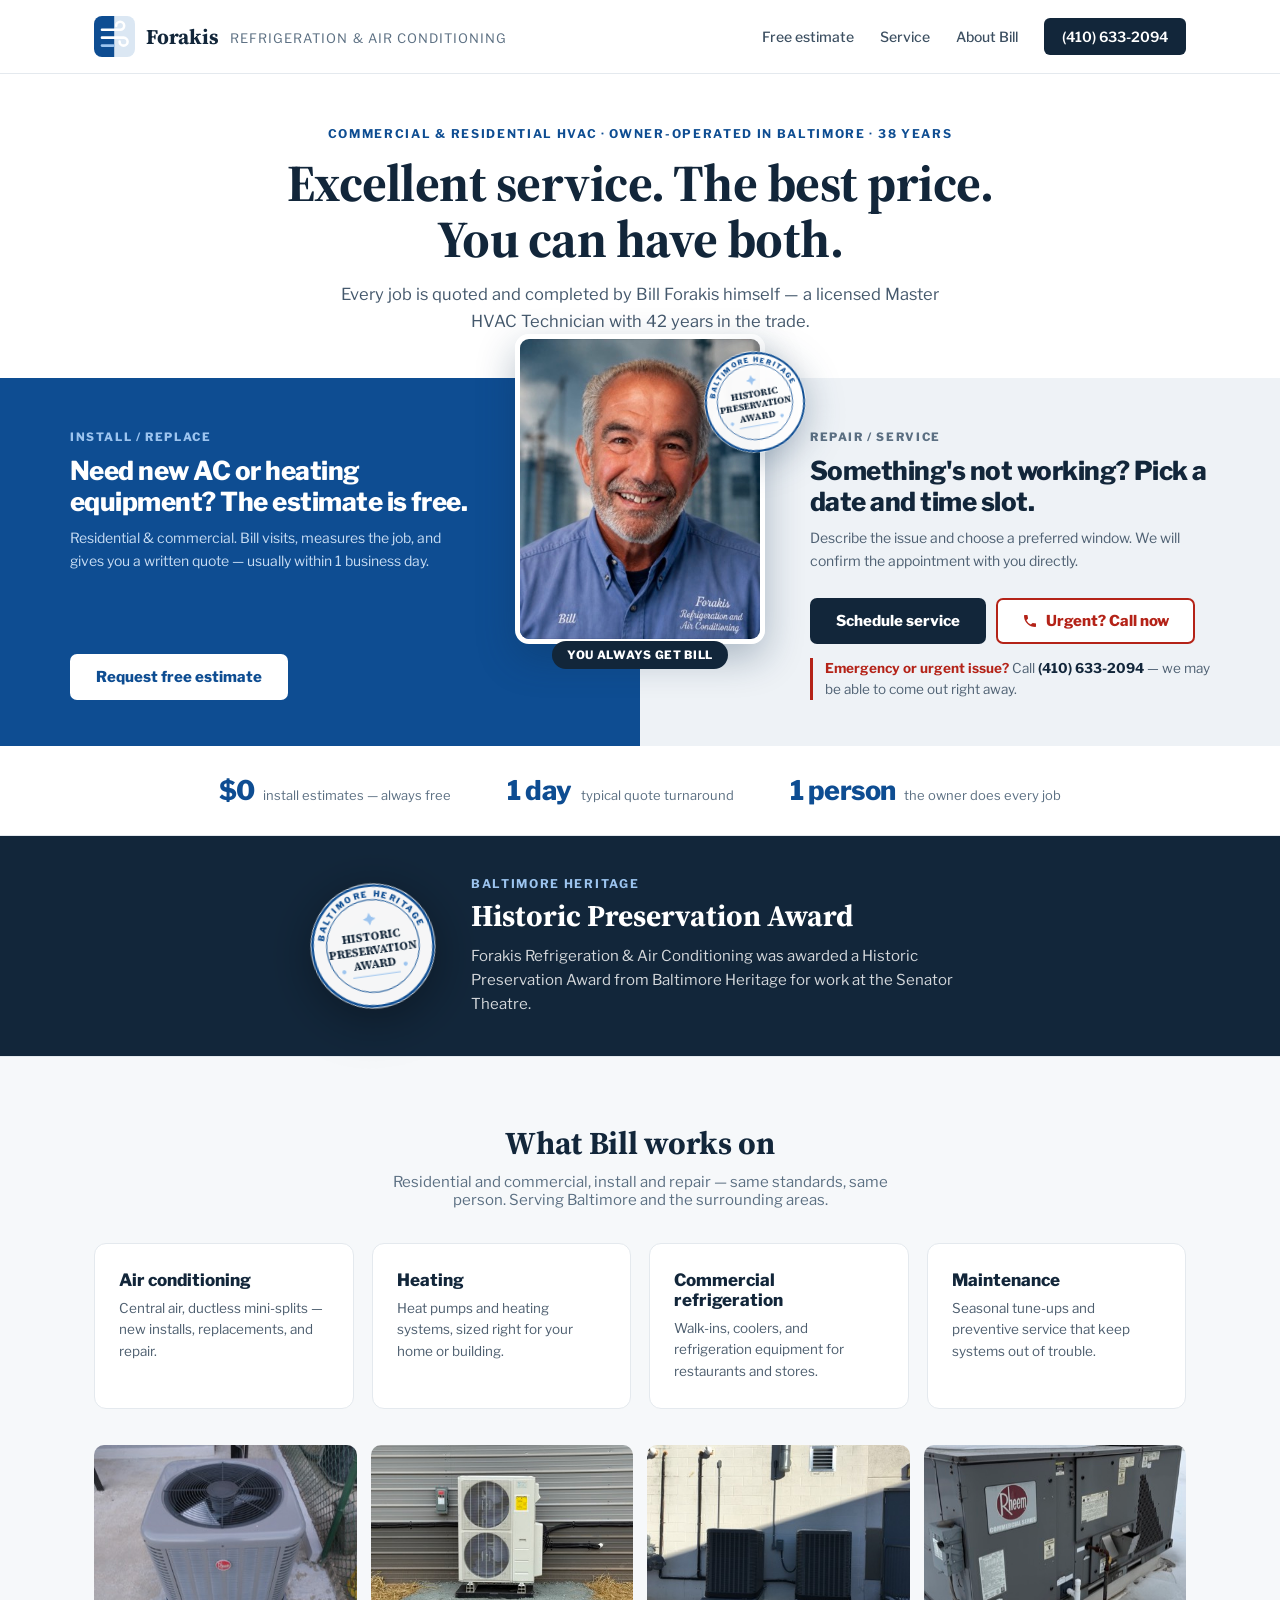
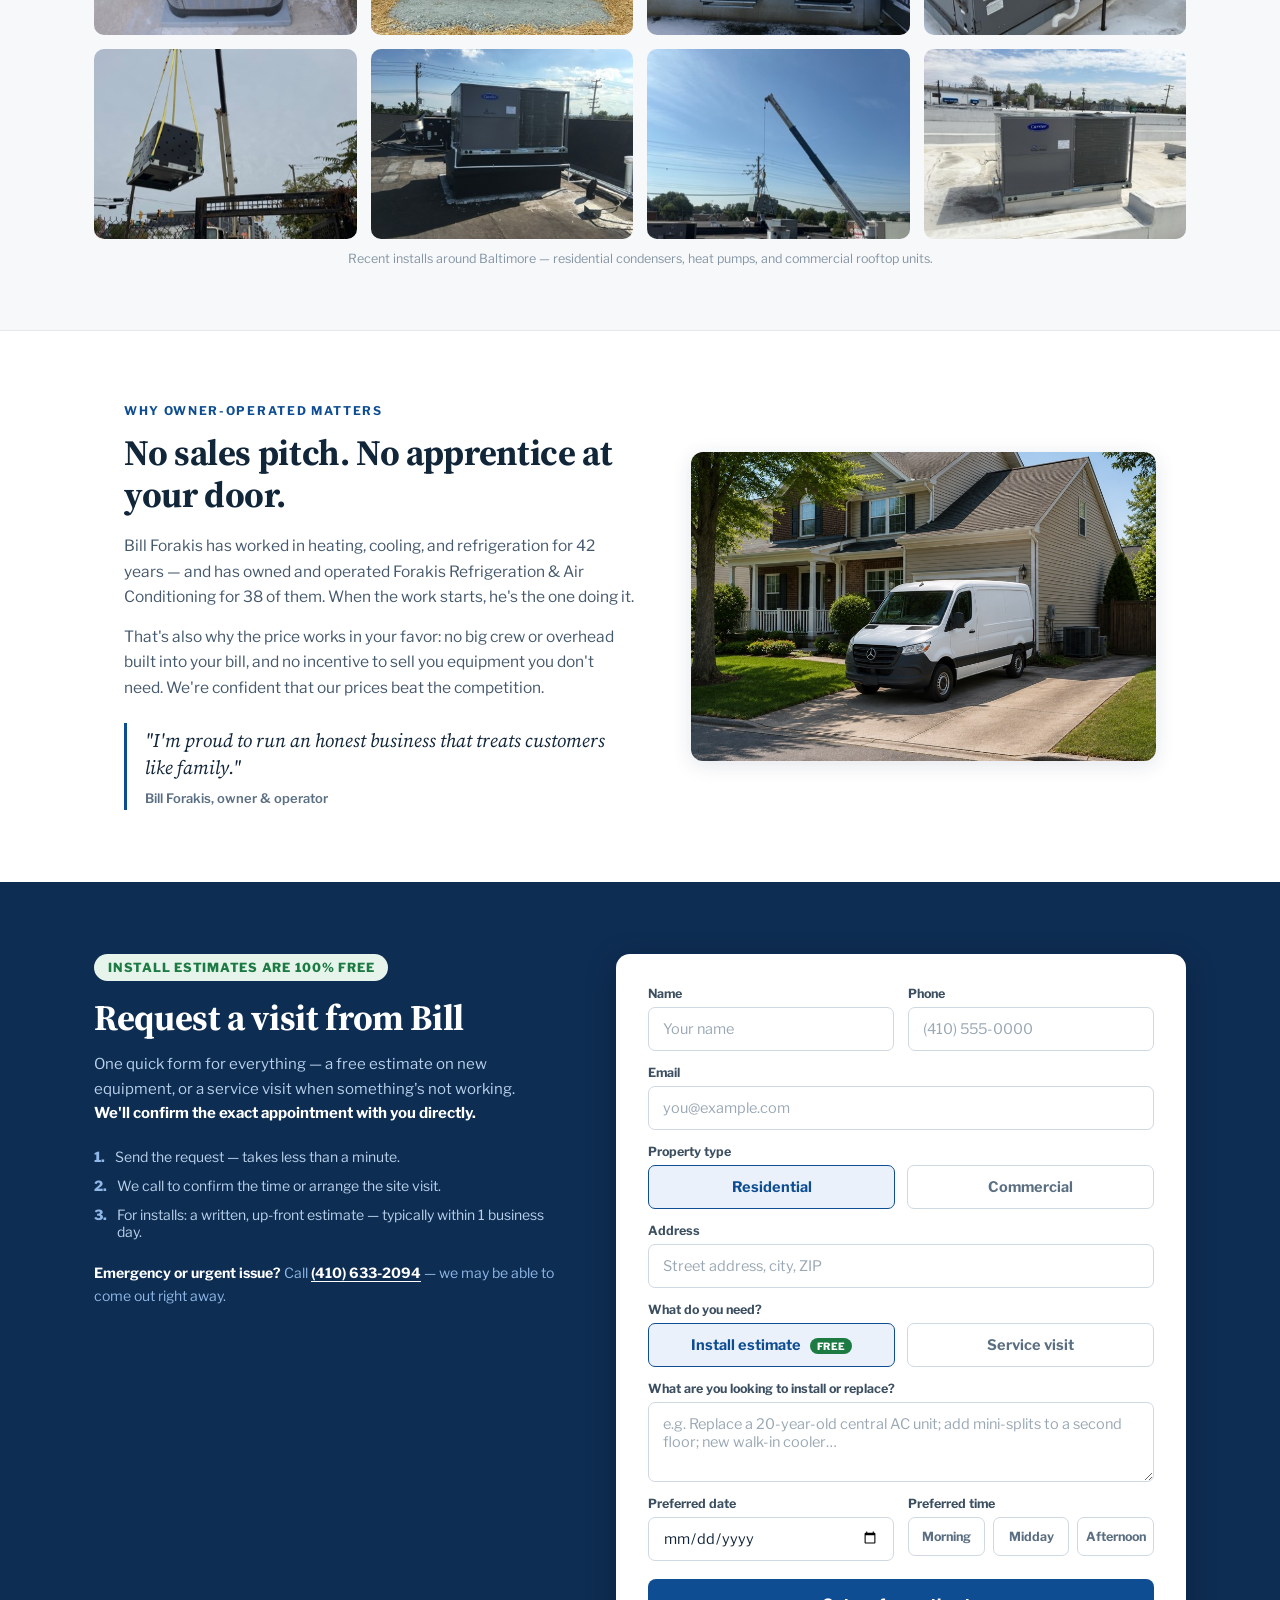
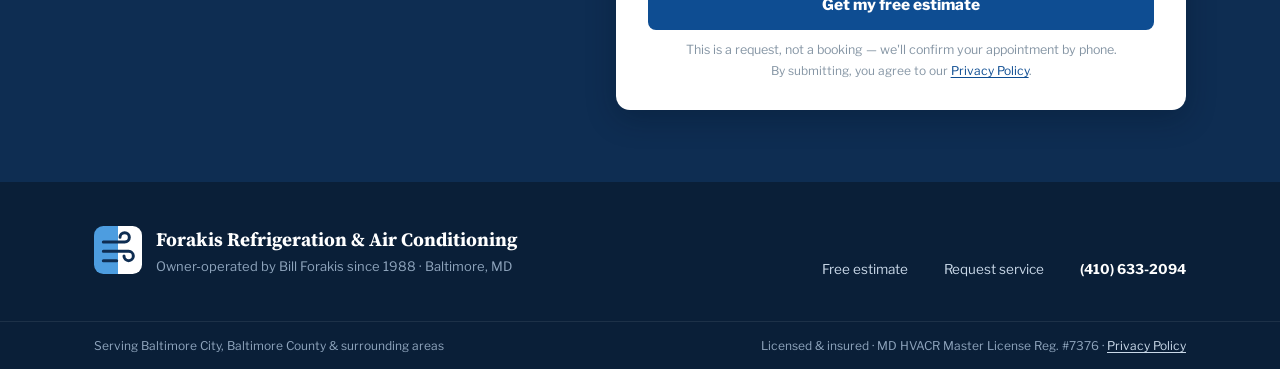
==== commit bbfe4679: "Place the emergency note under the Schedule service and urgent-call buttons Co-Authored-By: Claude O" ====
--- a/index.html
+++ b/index.html
@@ -53,7 +53,7 @@
 <link rel="preconnect" href="https://fonts.gstatic.com" crossorigin>
 <link href="https://fonts.googleapis.com/css2?family=Source+Serif+4:ital,opsz,wght@0,8..60,400;0,8..60,600;0,8..60,700;1,8..60,400&family=Libre+Franklin:wght@400;500;600;700;800&display=swap" rel="stylesheet">
 
-<link rel="stylesheet" href="styles.css?v=9">
+<link rel="stylesheet" href="styles.css?v=10">
 
 <script type="application/ld+json">
 {
@@ -170,11 +170,11 @@
         <h2 class="panel__title">Something's not working? Pick a date and time slot.</h2>
         <p class="panel__body">Describe the issue and choose a preferred window. We will confirm the appointment with you directly.</p>
         <div class="panel__actions">
-          <p class="panel__urgent"><strong>Emergency or urgent issue?</strong> Call <a href="tel:4106332094" data-track="phone">(410)&nbsp;633-2094</a> — we may be able to come out right away.</p>
           <div class="panel__btns">
             <a href="#request" class="panel__cta panel__cta--dark" data-request-type="Service">Schedule service</a>
             <a href="tel:4106332094" class="panel__cta panel__cta--urgent" data-track="phone"><svg class="panel__cta-icon" viewBox="0 0 24 24" aria-hidden="true" focusable="false"><path d="M6.6 10.8a15.1 15.1 0 0 0 6.6 6.6l2.2-2.2a1 1 0 0 1 1-.25 11.4 11.4 0 0 0 3.6.57 1 1 0 0 1 1 1V20a1 1 0 0 1-1 1A17 17 0 0 1 3 4a1 1 0 0 1 1-1h3.5a1 1 0 0 1 1 1c0 1.25.2 2.45.57 3.57a1 1 0 0 1-.25 1z"/></svg>Urgent? Call now</a>
           </div>
+          <p class="panel__urgent"><strong>Emergency or urgent issue?</strong> Call <a href="tel:4106332094" data-track="phone">(410)&nbsp;633-2094</a> — we may be able to come out right away.</p>
         </div>
       </div>
     </div>
--- a/styles.css
+++ b/styles.css
@@ -91,7 +91,7 @@
 .panel__cta--dark{background:var(--ink);color:#fff}
 .panel__cta--dark:hover{background:#0d1c2b;color:#fff}
 .panel__actions{margin-top:auto}
-.panel__urgent{font-size:13.5px;line-height:1.55;color:var(--muted-4);margin-bottom:14px;padding-left:12px;border-left:3px solid var(--urgent)}
+.panel__urgent{font-size:13.5px;line-height:1.55;color:var(--muted-4);margin-top:14px;padding-left:12px;border-left:3px solid var(--urgent)}
 .panel__urgent strong{color:var(--urgent)}
 .panel__urgent a{color:var(--ink);font-weight:700;white-space:nowrap}
 .panel__btns{display:flex;flex-wrap:wrap;gap:10px}
@@ -274,7 +274,7 @@
   .panel__title{font-size:20px;line-height:1.2;margin-bottom:8px}
   .panel__body{font-size:13px;margin-bottom:18px}
   .panel__cta{display:block;text-align:center;padding:14px;border-radius:8px;font-size:14.5px}
-  .panel__urgent{font-size:12.5px;margin-bottom:12px}
+  .panel__urgent{font-size:12.5px;margin-top:12px}
   .panel__btns{flex-direction:column;gap:8px}
   .panel__btns .panel__cta{align-self:stretch}
   .panel__cta--urgent{display:flex;justify-content:center}
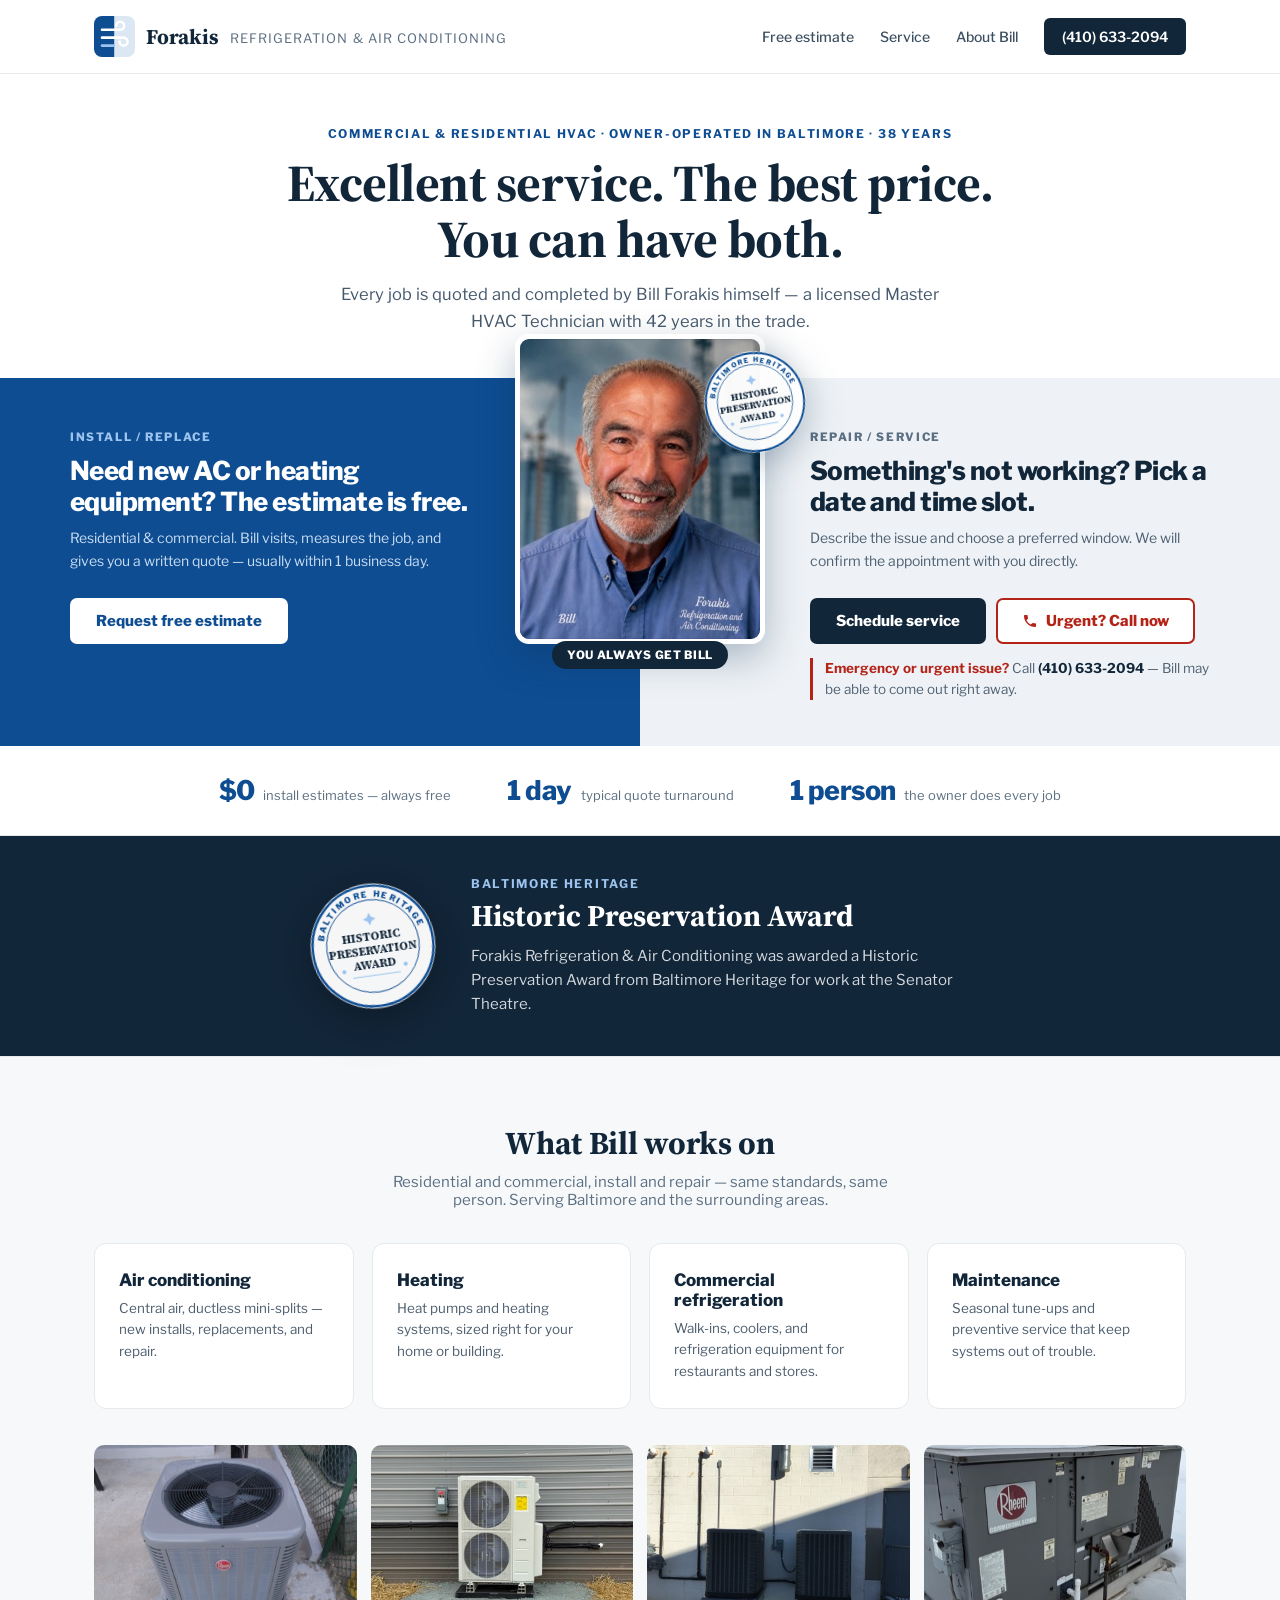
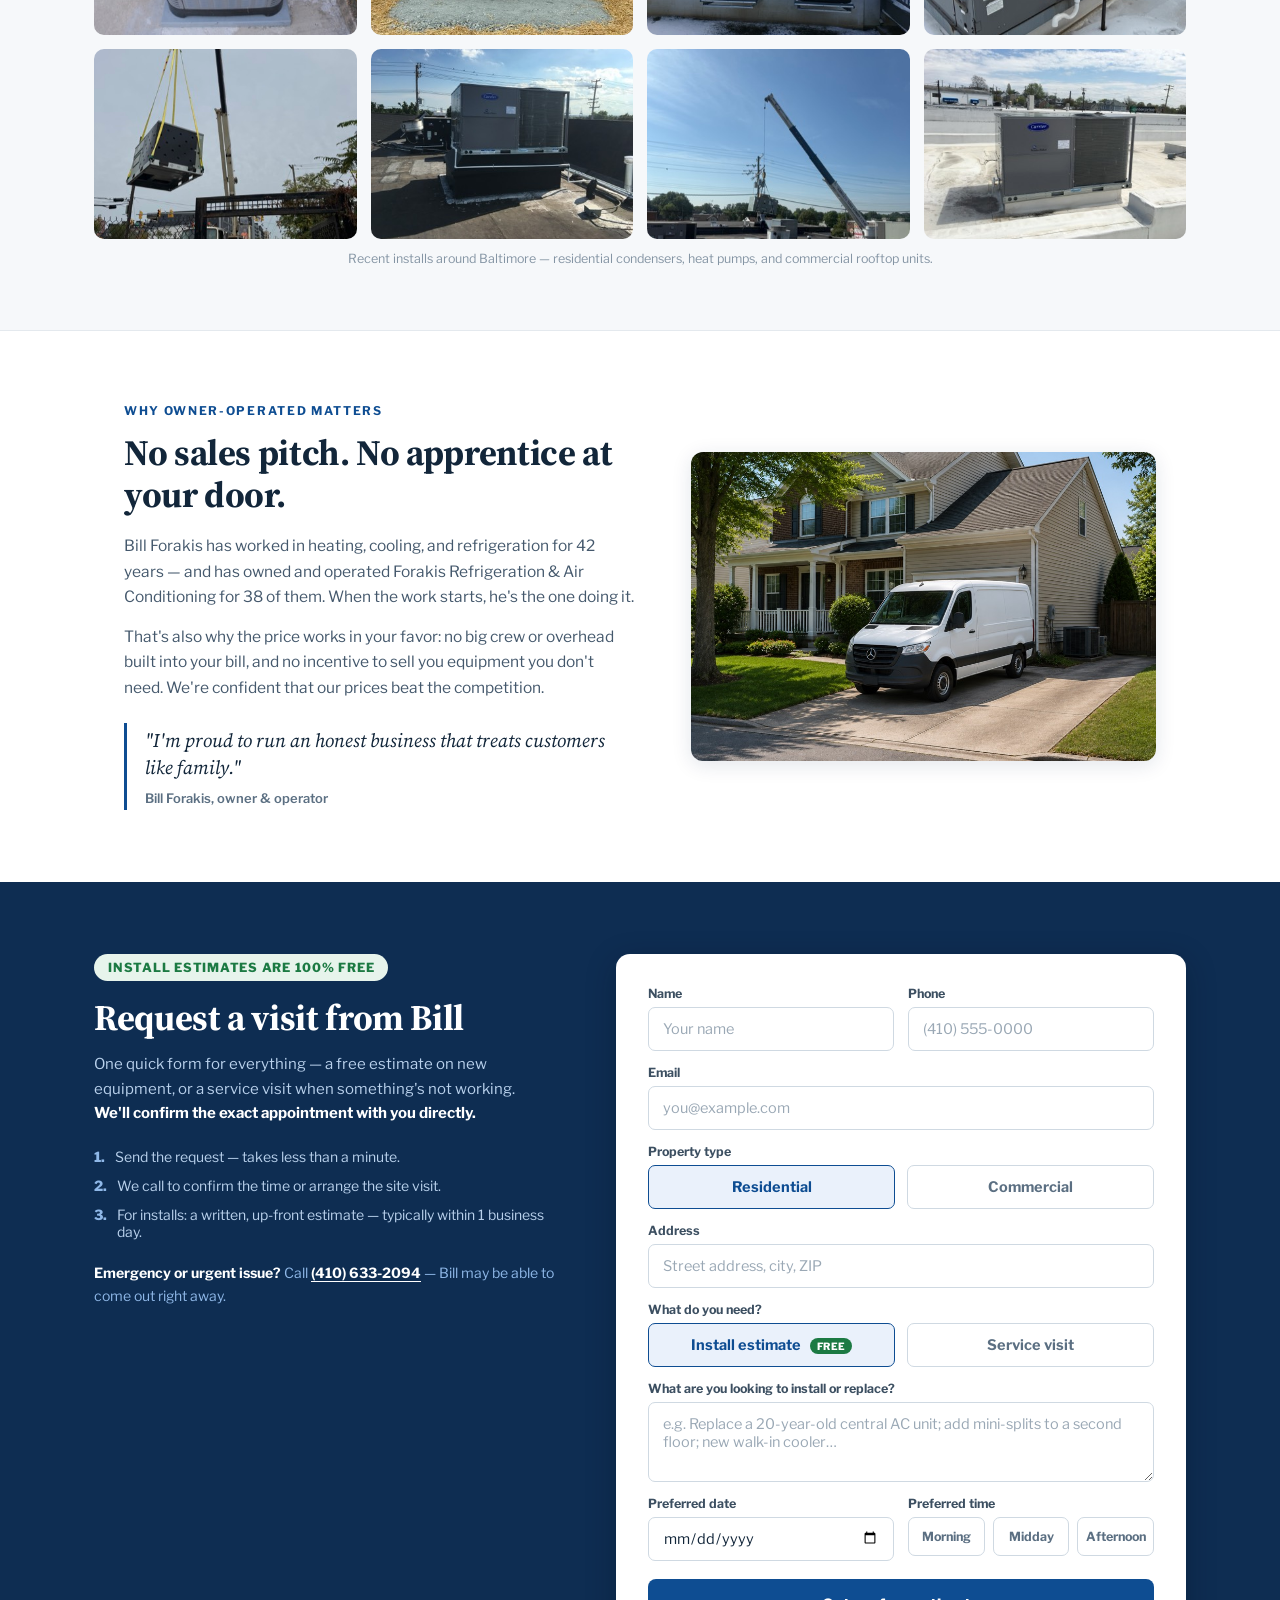
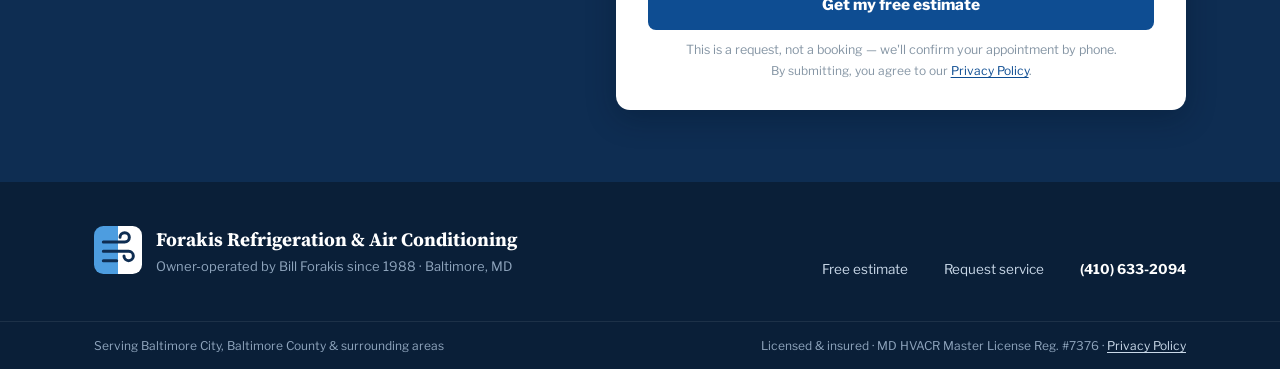
==== commit 1059c663: "Align hero panel buttons on desktop and attribute urgent visits to Bill The install and service pane" ====
--- a/index.html
+++ b/index.html
@@ -53,7 +53,7 @@
 <link rel="preconnect" href="https://fonts.gstatic.com" crossorigin>
 <link href="https://fonts.googleapis.com/css2?family=Source+Serif+4:ital,opsz,wght@0,8..60,400;0,8..60,600;0,8..60,700;1,8..60,400&family=Libre+Franklin:wght@400;500;600;700;800&display=swap" rel="stylesheet">
 
-<link rel="stylesheet" href="styles.css?v=10">
+<link rel="stylesheet" href="styles.css?v=11">
 
 <script type="application/ld+json">
 {
@@ -174,7 +174,7 @@
             <a href="#request" class="panel__cta panel__cta--dark" data-request-type="Service">Schedule service</a>
             <a href="tel:4106332094" class="panel__cta panel__cta--urgent" data-track="phone"><svg class="panel__cta-icon" viewBox="0 0 24 24" aria-hidden="true" focusable="false"><path d="M6.6 10.8a15.1 15.1 0 0 0 6.6 6.6l2.2-2.2a1 1 0 0 1 1-.25 11.4 11.4 0 0 0 3.6.57 1 1 0 0 1 1 1V20a1 1 0 0 1-1 1A17 17 0 0 1 3 4a1 1 0 0 1 1-1h3.5a1 1 0 0 1 1 1c0 1.25.2 2.45.57 3.57a1 1 0 0 1-.25 1z"/></svg>Urgent? Call now</a>
           </div>
-          <p class="panel__urgent"><strong>Emergency or urgent issue?</strong> Call <a href="tel:4106332094" data-track="phone">(410)&nbsp;633-2094</a> — we may be able to come out right away.</p>
+          <p class="panel__urgent"><strong>Emergency or urgent issue?</strong> Call <a href="tel:4106332094" data-track="phone">(410)&nbsp;633-2094</a> — Bill may be able to come out right away.</p>
         </div>
       </div>
     </div>
@@ -292,7 +292,7 @@
         <li class="steps__item"><span class="steps__num">2.</span><span>We call to confirm the time or arrange the site visit.</span></li>
         <li class="steps__item"><span class="steps__num">3.</span><span>For installs: a written, up-front estimate — typically within 1 business day.</span></li>
       </ol>
-      <p class="request__urgent"><strong>Emergency or urgent issue?</strong> Call <a href="tel:4106332094" data-track="phone">(410)&nbsp;633-2094</a> — we may be able to come out right away.</p>
+      <p class="request__urgent"><strong>Emergency or urgent issue?</strong> Call <a href="tel:4106332094" data-track="phone">(410)&nbsp;633-2094</a> — Bill may be able to come out right away.</p>
     </div>
 
     <div class="request__cardwrap">
--- a/styles.css
+++ b/styles.css
@@ -100,6 +100,17 @@
 .panel__cta--urgent:hover{background:var(--urgent);color:#fff}
 .panel__cta-icon{width:16px;height:16px;fill:currentColor;flex-shrink:0}
 
+/* desktop: both hero panels share rows (eyebrow, title, body, spacer, buttons)
+   so the install and service buttons line up whatever wraps */
+@media (min-width: 900px){
+  .hero__split{grid-template-rows:auto auto auto 1fr auto}
+  .panel--install,.panel--service{display:grid;grid-row:span 5;grid-template-rows:subgrid;align-items:stretch}
+  .panel__content{display:grid;grid-row:span 5;grid-template-rows:subgrid}
+  .panel--install .panel__content{justify-self:end}
+  .panel__content > .panel__cta,.panel__actions{grid-row:5}
+  .panel__content > .panel__cta{justify-self:start;align-self:start;margin-top:0}
+}
+
 .hero__spine{position:absolute;left:50%;top:0;transform:translate(-50%,-44px);text-align:center;z-index:2;width:250px}
 .hero__portrait{width:100%;height:auto;display:block;border-radius:14px;border:5px solid #fff;box-shadow:0 14px 38px rgba(14,45,80,.3)}
 .hero__badge{margin-top:-14px;position:relative;display:inline-block;background:var(--ink);color:#fff;font-size:11.5px;font-weight:800;letter-spacing:.06em;padding:7px 15px;border-radius:99px;white-space:nowrap}
